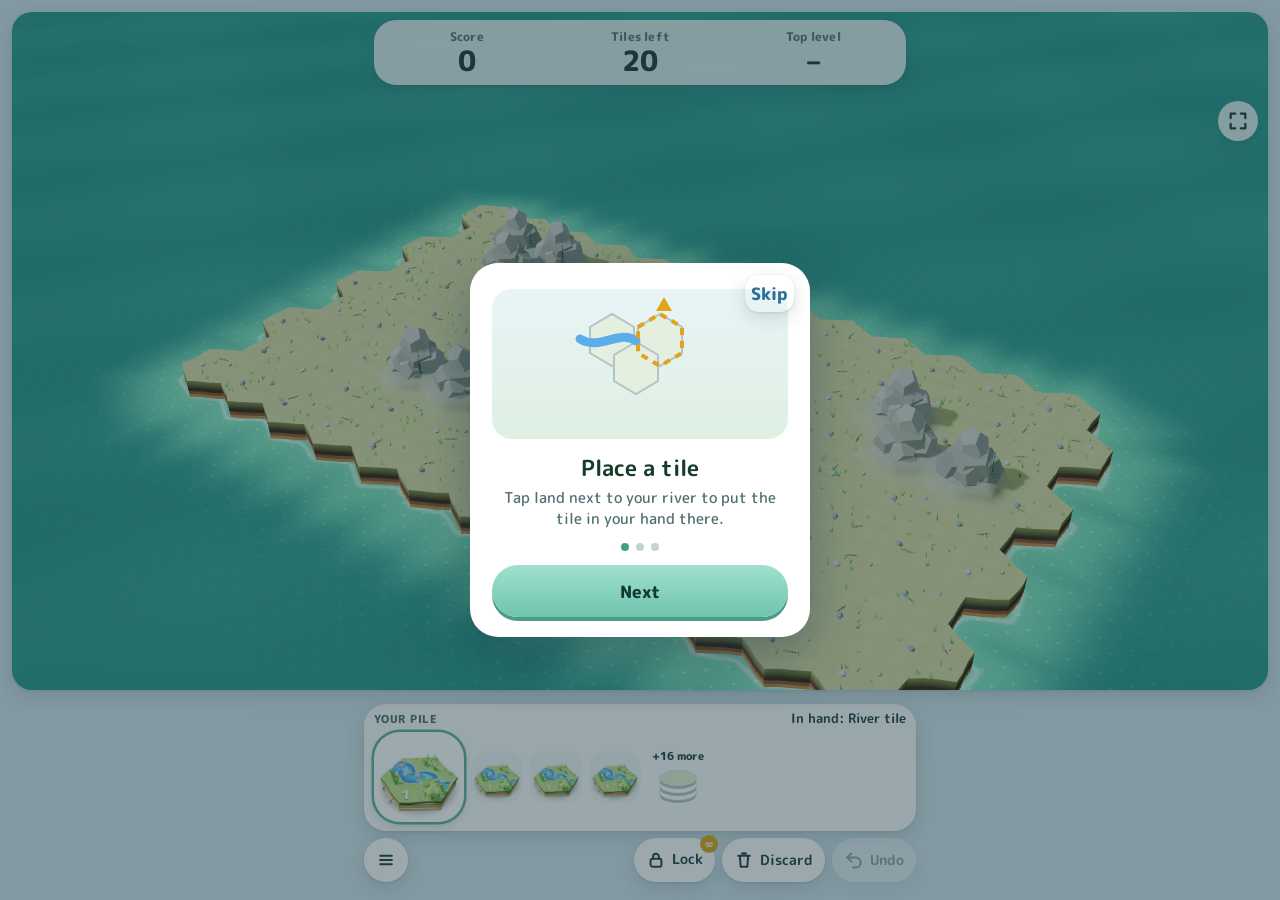
==== play/index.html @ 1cc1f96c "LOU-316: The play page, the public Flowgrow with graphics, the canon look Dan, Nov 22: "...the secon" ====
<!doctype html>
<html lang="en">
<head>
<meta charset="utf-8">
<meta name="viewport" content="width=device-width, initial-scale=1, viewport-fit=cover">
<title>Flowgrow</title>
<meta name="description" content="Flowgrow: grow an island from your river. Place tiles, combine the same level, and let the river reach more land.">
<meta name="robots" content="noindex">
<meta name="apple-mobile-web-app-capable" content="yes">
<meta name="mobile-web-app-capable" content="yes">
<meta name="apple-mobile-web-app-title" content="Flowgrow">
<meta name="apple-mobile-web-app-status-bar-style" content="default">
<meta name="theme-color" content="#cfe3ea">
<meta property="og:type" content="website">
<meta property="og:site_name" content="Flowgrow">
<meta property="og:title" content="Flowgrow">
<meta property="og:description" content="Flowgrow: grow an island from your river. Place tiles, combine the same level, and let the river reach more land.">
<meta property="og:url" content="https://danrossli.github.io/flowgrow/">
<meta property="og:image" content="https://danrossli.github.io/flowgrow/share.png">
<meta property="og:image:width" content="1200">
<meta property="og:image:height" content="630">
<meta property="og:image:alt" content="A small island with a river, groves of trees, prairie and marsh, at golden hour.">
<meta name="twitter:card" content="summary_large_image">
<meta name="twitter:title" content="Flowgrow">
<meta name="twitter:description" content="Flowgrow: grow an island from your river. Place tiles, combine the same level, and let the river reach more land.">
<meta name="twitter:image" content="https://danrossli.github.io/flowgrow/share.png">
<link rel="manifest" href="../manifest.webmanifest">
<link rel="apple-touch-icon" href="../apple-touch-icon.png">
<link rel="icon" type="image/png" sizes="192x192" href="../icon-192.png">
<link rel="stylesheet" href="../fonts/fonts.css">
<link rel="stylesheet" href="../play.css">
<link rel="stylesheet" href="../flowgrow.css">
<style>
/* the play page only (LOU-316): the first-run screens, the dev line, the small version in the menu */
.fgintro{position:fixed;inset:0;z-index:50;display:grid;place-items:center;background:rgba(24,52,60,.42);padding:16px}.fgintro[hidden]{display:none}
.fgintro-card{position:relative;width:min(340px,100%);box-sizing:border-box;background:#fff;border-radius:28px;padding:26px 22px 20px;text-align:center;box-shadow:0 18px 50px rgba(20,50,60,.35);font-family:'M PLUS Rounded 1c',Nunito,system-ui,sans-serif}
.fgintro-card h2{margin:16px 0 6px;font-size:22px;line-height:1.2;color:#173c2a}.fgintro-card p{margin:0 0 14px;font-size:15px;line-height:1.4;color:#4f6f70}
.fgintro-art{height:150px;display:grid;place-items:center;background:linear-gradient(#e8f4f6,#dff0e3);border-radius:20px}
.fgintro-dots{display:flex;gap:7px;justify-content:center;margin:0 0 14px}.fgintro-dots i{width:8px;height:8px;border-radius:50%;background:#c3d2d4}.fgintro-dots i.on{background:#3fa08a}
.fgintro-go{width:100%;height:52px;border:0;border-radius:26px;background:linear-gradient(#9fe0cf,#6fc4ae);color:#0f3a33;font:800 18px/1 inherit;box-shadow:0 4px 0 #4b9c87;cursor:pointer}
.fgintro-skip{position:absolute;top:12px;right:16px;border:0;background:none;color:#2c6e99;font:700 14px/1 inherit;cursor:pointer;padding:6px}
#devLine{position:fixed;left:0;right:0;bottom:0;z-index:5;padding:0 10px calc(1px + env(safe-area-inset-bottom));font:600 11px/14px system-ui,sans-serif;color:#7a4300;background:#fff1c6;text-align:center;white-space:nowrap;overflow:hidden;text-overflow:ellipsis;pointer-events:none}
.mver{display:block;margin-top:2px;color:#8aa0a3;font:600 11px/1.2 system-ui,sans-serif}
</style>
</head>
<body>
<!-- THE PLAY PAGE (LOU-316): the public Flowgrow, with the graphics. It is canon: what a player sees here is the game. The 3D look by default (the painted look, then the plain one, if the device can't keep up), one game with
     no look switch and no rules or seed in the address. ?dev=1 is a developer's door (?look=, ?seed=, a dev line, its own saved run). The test build (../test/) is the same rules with no graphics.
     Flowgrow (LOU-298, LOU-299): an ecology and nature building game on a hex grid. It began inside Flow Tile and has had its own repo and
     site since Nov 20, 2026. Its own files are flowgrow.js, flowgrow.css and flowgrow.config.js; play.css is a copy of Flow Tile's stylesheet. -->
<div class="app fg" id="app">
  <div class="board" id="board">
    <canvas id="cv" aria-label="The island"></canvas>
    <div class="overlay top" id="top">
      <div class="stats">
        <div class="stat"><span>Score</span><b id="hScore">0</b></div>
        <div class="stat"><span>Tiles left</span><b id="hLeft">0</b></div>
        <div class="stat"><span>Top level</span><b id="hTop">–</b></div>
      </div>
    </div>
    <button type="button" class="icon sq zoom" id="fitBtn" aria-label="Show the whole island"></button>
    <div class="overlay bottom" id="bottom">
      <div class="pickq" id="pickq" role="alertdialog" aria-label="Choose an upgrade" hidden><b>Choose an upgrade</b><div class="pickrow"><button type="button" id="pick0"></button><button type="button" id="pick1"></button></div></div>
      <div class="stuck seaq" id="lockq" role="alertdialog" aria-label="Lock this tile?" hidden><span><b id="lockT"></b><small id="lockS"></small></span><div><button type="button" id="lockYes">Lock</button><button type="button" id="lockNo">Cancel</button></div></div>
      <div class="stuck seaq" id="endq" role="status" hidden><span><b>The pile is empty</b><small>Lock a tile for more copies, or end the run.</small></span><div><button type="button" id="endYes">End run</button></div></div>
      <div class="msg fade" id="msg" role="status"></div>
    </div>
    <div class="lvdone" id="win" style="--t0:0s" hidden>
      <div class="dsheet" role="dialog" aria-labelledby="winTitle">
        <i class="mgrip" aria-hidden="true"></i>
        <div class="dname">Flowgrow</div>
        <h2 id="winTitle">Every tile is placed</h2>
        <div class="dscore" id="wScore"></div>
        <ul id="wGoals"></ul>
        <button type="button" class="dnext" id="again"><b>Play again</b></button>
        <div class="dtoast" id="dToast" role="status" hidden></div>
        <div class="dlinks"><button type="button" id="copyLog">Copy run log</button></div>
      </div>
    </div>
  </div>
  <div class="actions" id="actions">
    <!-- the pile, front to back: the tile in hand, the next tiles, the rest of the stack, then the copies banked by locks -->
    <div class="fgpile" aria-label="Your pile">
      <div class="fgcap"><b>Your pile</b><span id="hName"></span></div>
      <div class="fgtray">
        <div class="fgq" id="queue"></div>
        <div class="fgstack" id="stack" hidden><b id="stackN"></b><i></i><i></i><i></i></div>
        <div class="fgbank" id="bank" hidden><span>Back of the pile</span><div id="bankList"></div></div>
      </div>
    </div>
    <div class="fgbtns">
      <button type="button" id="menuBtn" class="fgb round" aria-label="Menu"><svg viewBox="0 0 24 24" aria-hidden="true"><path d="M5 7h14M5 12h14M5 17h14"/></svg></button>
      <i class="fgsp"></i>
      <button type="button" id="lockBtn" class="fgb fglock" aria-label="Lock a tile"><svg viewBox="0 0 24 24" aria-hidden="true"><rect x="5.500" y="10.500" width="13" height="9.500" rx="2.200"/><path d="M8.500 10.500V8a3.500 3.500 0 017 0v2.500"/></svg><span><b>Lock</b><small id="lockIn"></small></span><b class="ubadge" id="lockN">0</b></button>
      <button type="button" id="discardBtn" class="fgb fgbw" aria-label="Discard this tile"><svg viewBox="0 0 24 24" aria-hidden="true"><path d="M5 7h14M10 7V4h4v3M7 7l1 13h8l1-13"/></svg><b class="fgw">Discard</b></button>
      <button type="button" id="undoBtn" class="fgb fgbw" aria-label="Undo"><svg viewBox="0 0 24 24" aria-hidden="true"><path d="M9 14L4 9l5-5"/><path d="M4 9h10a6 6 0 010 12h-3"/></svg><b class="fgw">Undo</b></button>
    </div>
  </div>
  <div class="fgintro" id="intro" role="dialog" aria-label="How to play" hidden><div class="fgintro-card"><button type="button" class="fgintro-skip" id="introSkip">Skip</button><div class="fgintro-art" id="introArt" aria-hidden="true"></div><h2 id="introT"></h2><p id="introP"></p><div class="fgintro-dots" id="introDots" aria-hidden="true"></div><button type="button" class="fgintro-go" id="introGo">Next</button></div></div>
  <div id="devLine" role="status" hidden></div>
  <div class="mwrap" id="menu" hidden><div class="msheet" role="dialog" aria-label="Menu">
    <i class="mgrip" aria-hidden="true"></i>
    <div class="mhead"><b>Flowgrow</b><span id="mSeed"></span></div>
    <small class="mver" id="mVer" aria-label="Version"></small>
    <p class="fghow">Place tiles near your river. Two tiles of the same level make the next level. River tiles reach more land.</p>
    <p class="fghow" id="howAddr" hidden></p>
    <p class="fghow" id="howElev" hidden></p>
    <p class="fghow" id="howTrees" hidden></p>
    <p class="fghow" id="howRiver" hidden></p>
    <p class="fghow" id="howBiome" hidden></p>
    <p class="fghow" id="howUpgrade" hidden></p>
    <p class="fghow" id="howBare" hidden></p>
    <p class="fghow" id="howLock">There is no limit on locks. Lock a tile to copy its neighbours, at its level or below, to the back of your pile. A locked tile can't grow any more.</p>
    <div class="fgladder" id="ladder" aria-label="The levels"></div>
    <button type="button" class="mrow" data-m="time" id="timeRow" hidden><i class="mico"><svg viewBox="0 0 24 24" aria-hidden="true"><circle cx="12" cy="12" r="4"/><path d="M12 3v2M12 19v2M3 12h2M19 12h2M5.600 5.600l1.400 1.400M17 17l1.400 1.400M5.600 18.400L7 17M17 7l1.400-1.400"/></svg></i><span>Time of day<small id="timeNote"></small></span></button>
    <button type="button" class="mrow" data-m="zoom"><i class="mico"><svg viewBox="0 0 24 24" aria-hidden="true"><path d="M4 9V4h5M20 9V4h-5M4 15v5h5M20 15v5h-5"/></svg></i><span>Whole island<small>Zoom out, or back in</small></span></button>
    <button type="button" class="mrow" data-m="log"><i class="mico"><svg viewBox="0 0 24 24" aria-hidden="true"><path d="M7 4h10v16H7z"/><path d="M10 9h4M10 13h4"/></svg></i><span>Copy run log<small>One line per move</small></span></button>
    <button type="button" class="mrow rust" data-m="new"><i class="mico"><svg viewBox="0 0 24 24" aria-hidden="true"><path d="M3 12a9 9 0 109-9 9.500 9.500 0 00-6.700 2.800L3 8"/><path d="M3 3v5h5"/></svg></i><span>New run<small>Asks you to confirm</small></span></button>
    <div class="mconf" id="mConf" hidden><span>Start a new run? This run is lost.</span><button type="button" class="mgo" data-m="newYes">New run</button><button type="button" data-m="newNo">Cancel</button></div>
  </div></div>
</div>
<script>window.FLOWGROW_PAGE = "play";</script>
<script src="../flowgrow.config.js"></script>
<script src="../flowgrow.js"></script>
</body>
</html>
---- fonts/fonts.css ----
/* Flow Tile's one typeface, hosted with the game so it works offline and the first load doesn't wait on another site (LOU-293).
   M PLUS Rounded 1c (latin), by Coji Morishita and the M+ Fonts Project, under the SIL Open Font License 1.1. */
@font-face{font-family:"M PLUS Rounded 1c";font-style:normal;font-weight:500;font-display:swap;src:url("mplus-rounded-500.woff2") format("woff2")}
@font-face{font-family:"M PLUS Rounded 1c";font-style:normal;font-weight:700;font-display:swap;src:url("mplus-rounded-700.woff2") format("woff2")}
@font-face{font-family:"M PLUS Rounded 1c";font-style:normal;font-weight:800;font-display:swap;src:url("mplus-rounded-800.woff2") format("woff2")}
---- play.css ----
/* Copied whole from Flow Tile's play.css (DanRossLi/flowtile, commit 7f58a99, Nov 20, 2026). Flowgrow uses part of it for the board, the top bar,
   the menu sheet and the result sheet; the rest is the river game's and can be trimmed. */
/* Flow Tile: shared layout for every map.
   Everything lives inside the game window: title bar and stats float over the top of the board,
   the message floats at the bottom, and the action buttons sit under the board at the thumb.
   Look: bright, flat and chunky (Polytopia-style): solid panels with a darker bottom edge, bold rounded type. */
:root{
  --night:#13222e; --panel:#1e3a4e; --panel-2:#2a4d66; --ink:#eef6fb; --muted:#a9c3d3;
  --water:#5cc0ff; --flow:#62e0c8; --blue:#2f9be8; --blue-d:#1d6aa6; --gold:#ffd166; --gold-d:#c98f1e; --warn:#ff9f5a; --green:#7cc94c;
  --paper:#f4f1e8; --paper-ink:#23323b; --paper-line:#e2ddd0;
  --glass:rgba(14,32,48,.82); --edge:inset 0 -3px 0 rgba(0,0,0,.28);
  --display:"Fredoka","Nunito",system-ui,sans-serif; --body:"Nunito",system-ui,sans-serif;
  --gap:8px; --btn-pad:14px;
  color-scheme:dark;
}
html,body{height:100%;margin:0;overflow:hidden}
body{position:fixed;inset:0;background:linear-gradient(180deg,#1a3346 0%,var(--night) 60%,#0f1c26 100%);color:var(--ink);font-family:var(--body);font-size:15px;
  -webkit-tap-highlight-color:transparent;overscroll-behavior:none;-webkit-user-select:none;user-select:none}
.app{max-width:560px;margin:0 auto;height:100%;height:100dvh;box-sizing:border-box;display:grid;gap:var(--gap);
  grid-template-rows:minmax(0,1fr) auto;grid-template-areas:"board" "actions";
  padding:max(8px,env(safe-area-inset-top,0px)) max(8px,env(safe-area-inset-right,0px)) max(10px,env(safe-area-inset-bottom,0px)) max(8px,env(safe-area-inset-left,0px))}

/* ---------- the game window: an island in the sea */
.board{grid-area:board;position:relative;min-height:0;border-radius:22px;overflow:hidden;touch-action:none;background:#2b68b0;
  box-shadow:0 6px 0 #0b1620,inset 0 0 0 2px rgba(255,255,255,.08)}
canvas{position:absolute;inset:0;width:100%;height:100%;display:block;-webkit-touch-callout:none;-webkit-user-select:none;user-select:none}
.overlay{position:absolute;left:0;right:0;pointer-events:none;padding:10px}
.overlay button{pointer-events:auto}
.top{top:0;display:grid;gap:4px;padding:8px 10px 6px;background:linear-gradient(180deg,rgba(9,24,38,.55) 0%,rgba(9,24,38,.25) 65%,rgba(9,24,38,0) 100%)}
/* ---------- top bar like Polytopia (LOU-267): Score · Turn · Water (+flow), a small label over a big number, straight on the map */
.stats{display:grid;grid-template-columns:1fr 1fr 1.35fr;align-items:end;text-align:center}
.stats .stat{display:block;background:none;box-shadow:none;border-radius:12px;padding:2px 0;margin:0;color:#fff;font-family:var(--body);min-width:0}
.stats button.stat{pointer-events:auto;cursor:pointer}
.stats button.stat:active{transform:translateY(1px);box-shadow:none}
.stat span{display:block;font-size:12px;font-weight:800;letter-spacing:.07em;text-transform:uppercase;color:#eaf4fa;white-space:nowrap;
  text-shadow:0 1px 2px rgba(0,0,0,.9),0 0 6px rgba(0,0,0,.6)}
.stat span small{font-size:11px;letter-spacing:.02em;text-transform:none;color:#cfe2ee}
.stat b{display:flex;justify-content:center;align-items:baseline;gap:4px;font-family:var(--display);font-weight:700;font-size:26px;line-height:1.1;color:#fff;white-space:nowrap;
  font-variant-numeric:tabular-nums;text-shadow:0 2px 0 rgba(0,0,0,.6),0 0 8px rgba(0,0,0,.5)}
.stat b i{font-style:normal}
.stat b small{font-size:16px;color:#dbe8f0}
.stat.over b{color:var(--warn)}
.stat.water b i{color:var(--water)}
.stat.water b svg{width:21px;height:21px;align-self:center;fill:var(--water);stroke:#0b3a5e;stroke-width:1.2;filter:drop-shadow(0 2px 0 rgba(0,0,0,.5))}
.stat.water b svg .hl{fill:none;stroke:#e6f6ff;stroke-width:1.8;stroke-linecap:round}
.stat.water em{display:inline-block;font-style:normal;color:var(--flow);font-size:20px}
.stat.water em i{color:var(--flow) !important}
.stat.bump,.stat em.bump{animation:bump .35s ease-out}
.stat.spill{animation:spill .5s ease-out}
.subrow{display:flex;flex-wrap:wrap;justify-content:center;align-items:center;gap:5px}
.wx{display:inline-flex;align-items:center;gap:4px;padding:3px 9px;border-radius:999px;background:rgba(10,26,40,.62);font-weight:800;font-size:12px;white-space:nowrap;color:#fff}
.wx svg{width:15px;height:15px;fill:none;stroke:#fff;stroke-width:3;stroke-linecap:round;stroke-linejoin:round}
.wx span{color:var(--muted);font-size:11px}
.wx.rain b,.wx.cloud b{color:#9fd4ff}.wx.drought b{color:#ffbe5a}.wx.fire b{color:#ff7a5a}
/* the Water card */
.cells.big{margin:0}
.cells.big i{height:14px;border-radius:6px;background:#d9d3c4;box-shadow:inset 0 2px 0 rgba(0,0,0,.12)}
.cells.big i.f{background:#2f9be8;box-shadow:inset 0 -2px 0 rgba(0,0,0,.18)}
.wline{display:flex;justify-content:space-between;gap:10px;font-weight:800;font-size:14px;padding:2px 2px}
.wline span{color:#6c7b83}
.wline b.flw{color:#178a76}
.tcard .rivers button{background:#ebe5d6;color:#4c5c65;box-shadow:none}
.tcard .rivers button small{color:var(--paper-ink)}
.tcard .rivers button.on{box-shadow:inset 0 0 0 2px #2f9be8}
.bottom{bottom:0}

.bar{display:flex;align-items:center;gap:10px;min-width:0}
.brand{font-family:var(--display);font-weight:700;font-size:21px;letter-spacing:.01em;white-space:nowrap;text-shadow:0 3px 0 #0b1620}
.brand span{color:var(--water)}
.lvl{flex:1;min-width:0;font-size:12px;color:#d6e6f0;font-weight:800;letter-spacing:.1em;text-transform:uppercase;
  white-space:nowrap;overflow:hidden;text-overflow:ellipsis;text-align:right;text-shadow:0 2px 0 rgba(0,0,0,.35)}
.icon{width:40px;height:40px;padding:0;border-radius:50%;font-size:18px;flex:none;background:var(--panel-2);box-shadow:0 3px 0 #0f2232}

.hud{display:flex;gap:0;background:#142d40;border-radius:14px;box-shadow:inset 0 3px 0 rgba(0,0,0,.22);padding:2px 0}
/* stats sit in one solid strip, split by thin lines (LOU-260) */
.hud .chip{background:none;box-shadow:none;border-radius:0;border-left:2px solid rgba(255,255,255,.07)}
.hud .chip:first-child{border-left:0}
.chip{flex:1;min-width:0;background:var(--glass);border-radius:14px;padding:5px 6px;text-align:center;box-shadow:var(--edge)}
.chip span{display:block;font-size:10px;color:var(--muted);font-weight:800;letter-spacing:.08em;text-transform:uppercase;
  white-space:nowrap;overflow:hidden;text-overflow:ellipsis}
.chip b{display:block;font-family:var(--display);font-weight:700;font-size:20px;font-variant-numeric:tabular-nums;line-height:1.15;white-space:nowrap;text-shadow:0 2px 0 rgba(0,0,0,.35)}
.chip i{font-style:normal}
.chip small{font-size:.55em;font-weight:800;color:var(--muted);margin-left:2px;text-shadow:none}
/* water tank: amount, storage cells, flow per turn */
.chip.tank{text-align:left;padding:7px 10px}
.tline{display:flex;align-items:baseline;gap:6px;min-width:0}
.tank .tline span{display:inline;flex:none}
.tank .tline b{display:inline;color:var(--water);font-size:22px}
.tank .tline small{font-size:12px;margin:0;white-space:nowrap}
.tank .tline em{margin-left:auto;font-style:normal;font-weight:800;font-size:12px;color:#0f2a12;background:#8fdc5e;border-radius:999px;padding:1px 8px;white-space:nowrap;box-shadow:inset 0 -2px 0 rgba(0,0,0,.2)}
.cells{display:flex;gap:3px;margin-top:6px}
.cells i{flex:1;height:9px;border-radius:4px;background:#244459;box-shadow:inset 0 2px 0 rgba(0,0,0,.25)}
.cells i.f{background:var(--water);box-shadow:inset 0 -2px 0 rgba(0,0,0,.18)}
.cells i.new{animation:fill .45s cubic-bezier(.3,1.6,.5,1) var(--d,0ms) both}
@keyframes fill{0%{transform:scaleY(.2);background:#244459}60%{transform:scaleY(1.5);background:#bfe9ff}100%{transform:none}}
.chip.spill{animation:spill .5s ease-out}
@keyframes spill{20%,60%{transform:translateX(-3px)}40%,80%{transform:translateX(3px)}}
.chip.mini{flex:none;width:70px}
/* flow: its own teal chip (LOU-258). Water is blue, flow is teal, green means grass */
.chip.flow{width:84px;padding-bottom:4px}
.chip.flow span{color:var(--flow)}
.chip.flow b{color:var(--flow);display:flex;align-items:center;justify-content:center;gap:3px}
.chip.flow b svg{width:17px;height:17px;fill:none;stroke:var(--flow);stroke-width:2.6;stroke-linecap:round;flex:none}
.chip.flow b i{font-style:normal}
.chip.flow .per{display:block;margin:0;font-size:9px;line-height:1.1;color:var(--muted);white-space:nowrap}
.hud.many .chip.flow{width:58px}
.hud.many .chip.flow .per{display:none}
.chip.mini.over b{color:var(--warn)}
.chip.wind{width:56px}
.chip.sky{width:72px;padding-left:4px;padding-right:4px}
.chip.sky span{letter-spacing:.02em}
.chip.sky b{font-size:17px;white-space:nowrap}
.hud.many .chip.mini{width:56px}
.hud.many .chip.sky{width:68px}
.hud.many .chip.wind{width:48px}
.tank .tline{flex-wrap:wrap;row-gap:2px}
.chip.sky.rain b,.chip.sky.cloud b{color:#9fd4ff}
.chip.sky.drought b{color:#ffbe5a}
.chip.sky.fire b{color:#ff7a5a}
.chip.wind svg{width:22px;height:22px;fill:none;stroke:#fff;stroke-width:3;stroke-linecap:round;stroke-linejoin:round;display:block;margin:1px auto 0}
/* goals stay on screen */
.goals{display:flex;flex-wrap:wrap;gap:5px;justify-content:center}
.goal{display:inline-flex;align-items:center;gap:4px;padding:3px 9px;border-radius:999px;background:rgba(10,26,40,.62);font-weight:800;font-size:12px;white-space:nowrap}
.goal svg{width:14px;height:14px;fill:none;stroke:var(--muted);stroke-width:2.2;stroke-linejoin:round}
.goal.got{color:#3a2600;background:var(--gold);box-shadow:inset 0 -3px 0 var(--gold-d)}
.goal.got svg{fill:#fff6d6;stroke:#3a2600}
.goal.live{color:var(--gold)}
dialog b.wtr{color:#1d6aa6}dialog b.flw{color:#178a76}
.goal.live svg{stroke:var(--gold)}
.goal.miss{color:var(--warn)}
.goal.miss svg{stroke:var(--warn)}
.goal.bump{animation:bump .35s ease-out}
/* zoom button floats under the top bar */
.zoom{position:absolute;right:10px;z-index:1;display:grid;place-items:center;border-radius:14px;color:var(--ink);background:var(--panel-2);box-shadow:0 3px 0 #0f2232}
.sq svg,.zoom svg{width:22px;height:22px;fill:none;stroke:currentColor;stroke-width:2.4;stroke-linecap:round;stroke-linejoin:round;display:block;margin:auto}
.chip.bump{animation:bump .35s ease-out}
@keyframes bump{40%{transform:scale(1.1)}}

.msg{background:var(--paper);color:var(--paper-ink);border-radius:16px;padding:9px 13px;
  font-weight:800;font-size:14px;line-height:1.35;box-shadow:0 4px 0 #b9b19c,0 8px 18px rgba(0,0,0,.25);
  min-height:calc(1.35em + 18px);box-sizing:border-box}
.msg{transition:opacity .5s,transform .5s}
.msg.fade{opacity:0;transform:translateY(6px)}
.msg.warn{background:#ffe2c6;color:#6b2c00;box-shadow:0 4px 0 #d79a66,0 8px 18px rgba(0,0,0,.25)}
.msg.pop{animation:msgpop .32s cubic-bezier(.3,1.5,.5,1)}
@keyframes msgpop{from{transform:translateY(8px) scale(.97);opacity:.4}}

/* ---------- win card, centred over the board: stars, a blue ribbon, the goals on paper */
.win{position:absolute;inset:0;display:grid;place-items:center;padding:16px;background:rgba(8,20,32,.55);pointer-events:auto;animation:fadein .4s .7s both}
.win[hidden]{display:none}
@keyframes fadein{from{opacity:0}}
.card{background:var(--panel);border-radius:22px;padding:14px 16px 16px;text-align:center;width:min(330px,100%);box-sizing:border-box;
  box-shadow:0 6px 0 #0b1620,0 16px 40px rgba(0,0,0,.45);animation:cardin .45s .75s cubic-bezier(.3,1.4,.5,1) both}
@keyframes cardin{from{transform:translateY(30px) scale(.9);opacity:0}}
.stars{display:flex;justify-content:center;align-items:flex-end;gap:2px;height:72px}
.stars .st svg{display:block;width:52px;height:52px}
.stars .st.s1 svg{width:68px;height:68px}
.stars .st path{fill:#2b4a5e;stroke:#16303f;stroke-width:1.2;stroke-linejoin:round}
.stars .st path.glint{fill:rgba(255,255,255,.06);stroke:none}
.stars .st.on path{fill:var(--gold);stroke:var(--gold-d)}
.stars .st.on path.glint{fill:#ffe39a;stroke:none}
.stars .st{animation:starpop .5s cubic-bezier(.3,1.8,.5,1) both}
.stars .s0{animation-delay:1.05s}.stars .s1{animation-delay:1.3s}.stars .s2{animation-delay:1.55s}
@keyframes starpop{from{transform:scale(0) rotate(-40deg);opacity:0}}
.ribbon{display:inline-block;margin:6px 0 2px;background:var(--blue);padding:9px 26px;border-radius:12px;box-shadow:inset 0 -4px 0 var(--blue-d),0 6px 14px rgba(0,0,0,.3)}
.card h2{font-family:var(--display);font-weight:700;font-size:23px;line-height:1.05;margin:0;color:#fff}
.wsub{font-size:11px;font-weight:800;letter-spacing:.12em;text-transform:uppercase;color:var(--muted);margin:6px 0 2px}
.card ul{list-style:none;margin:10px 0 14px;padding:4px 12px;display:grid;font-size:14px;text-align:left;background:var(--paper);color:var(--paper-ink);border-radius:18px}
.card li{display:flex;align-items:center;gap:10px;padding:8px 0;border-bottom:1px solid var(--paper-line);font-weight:800}
.card li:last-child{border-bottom:0}
.card li i{width:28px;height:28px;border-radius:50%;flex:none;background:#c9c3b3}
.card li.g0 i{background:var(--blue)}.card li.g1 i{background:#5cb844}.card li.g2 i{background:#e2a41c}.card li.g3 i{background:#3f8a4a}
.card li span{flex:1;min-width:0}
.card li b{font-family:var(--display);font-size:18px;color:#b8b09b}
.card li.got b{color:#e2a41c}
.card li.extra b{color:var(--paper-ink)}
.card .row{display:grid;grid-template-columns:1fr 1fr;gap:8px}
.card .row.one{grid-template-columns:1fr}
.card a.btn{text-decoration:none;text-align:center}

/* ---------- buttons: solid, with a darker bottom edge that presses in */
.actions{grid-area:actions;display:grid;grid-template-columns:1fr 1fr 1fr 1.5fr;align-items:end;gap:4px;padding:6px 8px 4px;
  background:var(--panel);border-radius:20px;box-shadow:0 4px 0 #0b1620}
/* round labelled buttons, Polytopia-style (LOU-260) */
button.rb{background:none;box-shadow:none;padding:0;display:grid;justify-items:center;gap:3px;min-width:0;border-radius:14px}
button.rb:active:not(:disabled){transform:none;box-shadow:none}
.rb>i{position:relative;display:grid;place-items:center;width:46px;height:46px;border-radius:50%;background:var(--panel-2);color:var(--ink);
  box-shadow:0 4px 0 #0f2232,inset 0 2px 0 rgba(255,255,255,.08);transition:transform .08s}
.rb:active:not(:disabled)>i{transform:translateY(3px);box-shadow:0 1px 0 #0f2232}
.rb>i svg{width:22px;height:22px;fill:none;stroke:currentColor;stroke-width:2.4;stroke-linecap:round;stroke-linejoin:round}
.rb>span{font-size:11px;font-weight:700;line-height:1.1;color:var(--muted);text-align:center;letter-spacing:.02em}
.rb.go>i{width:62px;height:62px;margin-top:-22px;background:var(--blue);color:#fff;box-shadow:0 5px 0 var(--blue-d),0 0 0 4px var(--panel),0 8px 16px rgba(0,0,0,.3)}
.rb.go:active:not(:disabled)>i{box-shadow:0 2px 0 var(--blue-d),0 0 0 4px var(--panel)}
.rb.go>i svg{width:32px;height:32px;stroke-width:2.4}
.rb.go>span{color:#fff;font-size:12px}
.rb.go .gain{position:absolute;top:-13px;left:50%;transform:translateX(-50%);font:800 11px var(--body);color:#06233a;background:#bfe4ff;padding:2px 7px;box-shadow:0 2px 0 rgba(0,0,0,.25);white-space:nowrap}
.rb.go .gain.spill{background:var(--warn);color:#2a1608}
.rb.go.ready>i{animation:ready 1.4s ease-in-out infinite}
.rb:disabled{opacity:.45}

/* ---------- turn banner: sweeps across the board at each water cycle (LOU-260) */
.banner{position:absolute;left:0;right:0;top:42%;z-index:3;pointer-events:none;display:grid;justify-items:center;padding:10px 0 12px;
  background:linear-gradient(90deg,rgba(29,106,166,0),rgba(29,106,166,.92) 18%,rgba(47,155,232,.95) 50%,rgba(29,106,166,.92) 82%,rgba(29,106,166,0));
  box-shadow:0 4px 0 rgba(11,22,32,.35);opacity:0}
.banner[hidden]{display:none}
.banner b{font-family:var(--display);font-weight:700;font-size:34px;line-height:1;color:#fff;text-shadow:0 3px 0 var(--blue-d)}
.banner small{font-weight:800;font-size:13px;color:#e4f4ff;margin-top:3px}
.banner.go{animation:bswipe 1.7s cubic-bezier(.2,.9,.3,1) both}
.banner.go b{animation:bpop 1.7s cubic-bezier(.3,1.6,.5,1) both}
@keyframes bswipe{0%{opacity:0;transform:translateX(-60%) scaleY(.6)}18%{opacity:1;transform:none}78%{opacity:1;transform:none}100%{opacity:0;transform:translateX(60%) scaleY(.8)}}
@keyframes bpop{0%{transform:scale(.4)}22%{transform:scale(1.12)}32%{transform:none}}
@media (prefers-reduced-motion:reduce){.banner.go,.banner.go b{animation:none;opacity:1}}
button,a.btn{font:inherit;font-family:var(--display);font-weight:700;font-size:17px;border:0;border-radius:16px;padding:var(--btn-pad) 10px;
  color:var(--ink);background:var(--panel-2);cursor:pointer;touch-action:manipulation;display:block;box-shadow:0 4px 0 #0f2232;transition:transform .08s}
button:active:not(:disabled),a.btn:active{transform:translateY(3px);box-shadow:0 1px 0 #0f2232}
.end{background:var(--blue) !important;color:#fff !important;box-shadow:0 5px 0 var(--blue-d) !important;text-shadow:0 2px 0 rgba(0,0,0,.2)}
.end:active:not(:disabled){transform:translateY(3px);box-shadow:0 2px 0 var(--blue-d) !important}
button:disabled{opacity:.45}
button:focus-visible,a.btn:focus-visible{outline:3px solid var(--gold);outline-offset:2px}
.end{display:flex;align-items:center;justify-content:center;gap:4px 8px;flex-wrap:wrap;line-height:1.15}
.gain{font-size:14px;padding:2px 9px;border-radius:999px;background:rgba(6,35,58,.28);text-shadow:none}
.gain[hidden]{display:none}
.gain.spill{background:var(--warn);color:#2a1608}
.end.ready{animation:ready 1.4s ease-in-out infinite}
@keyframes ready{50%{transform:translateY(-2px);box-shadow:0 7px 0 var(--blue-d),0 0 0 7px rgba(92,192,255,.3)}}

/* ---------- goal card: what this map teaches and its star goals */
dialog.goalcard .eyebrow{display:block;font-family:var(--display);font-weight:600;font-size:13px;letter-spacing:.06em;text-transform:uppercase;color:#2f9be8;margin:0 0 2px}
dialog.goalcard .learn{margin:0 0 14px;font-size:16px}
dialog.goalcard h3{font-family:var(--display);color:var(--paper-ink);font-size:16px;margin:0 0 8px}
dialog.goalcard .aims{list-style:none;padding:0;margin:0 0 16px;gap:8px}
dialog.goalcard .aims li{display:flex;align-items:center;gap:10px;padding:9px 12px;border-radius:12px;background:#ebe5d6;font-weight:700;animation:aimin .4s both}
dialog.goalcard .aims li:nth-child(2){animation-delay:.12s}dialog.goalcard .aims li:nth-child(3){animation-delay:.24s}
dialog.goalcard .aims svg{width:22px;height:22px;flex:none;fill:#ffcf3a;stroke:#c9961a;stroke-width:1.5;stroke-linejoin:round}
@keyframes aimin{from{opacity:0;transform:translateX(-10px)}to{opacity:1;transform:none}}
@media (prefers-reduced-motion:reduce){dialog.goalcard .aims li{animation:none}}
dialog .orow2{display:grid;gap:8px}
dialog .orow2 a.btn{text-decoration:none;text-align:center}
/* ---------- help dialog */
dialog{background:var(--paper);color:#4c5c65;border:0;border-radius:20px;padding:18px 18px;font-size:15px;line-height:1.45;
  width:min(420px,calc(100vw - 32px));max-height:calc(100dvh - 48px);overflow:auto;box-sizing:border-box;box-shadow:0 6px 0 #b9b19c}
dialog[open]{animation:cardin .35s cubic-bezier(.3,1.4,.5,1)}
dialog::backdrop{background:rgba(5,12,18,.65)}
dialog h2{font-family:var(--display);color:var(--paper-ink);font-size:22px;margin:0 0 8px}
dialog ul{margin:0 0 14px;padding-left:18px;display:grid;gap:7px}
dialog b{color:var(--paper-ink)}
dialog form button{width:100%}
dialog a.btn{text-decoration:none;display:block}
dialog .opts{display:grid;gap:10px;margin:0 0 14px;padding:12px;border-radius:14px;background:#ebe5d6}
dialog .opts .hard{display:flex;align-items:center;gap:8px;font-weight:700}
dialog .opts input{width:20px;height:20px;accent-color:#2f9be8}
dialog .orow{display:flex;gap:8px}
dialog .orow>*{flex:1;text-align:center;font-size:14px;padding:10px 8px}

@media (prefers-reduced-motion:reduce){.stat.bump,.stat em.bump,.stat.spill,.msg.fade,.chip.bump,.goal.bump,.end.ready,.cells i.new,.chip.spill,.msg.pop,.win,.card,.stars .st,.tcard,dialog[open]{animation:none}}
/* short phones: tighten */
@media (max-height:680px){
  :root{--gap:6px;--btn-pad:11px}
  .overlay{padding:8px}
  .top{gap:6px}
  .brand{font-size:18px}
  .chip{padding:3px 4px}
  .chip b{font-size:16px}
  .chip span{font-size:9px}
  .tank .tline b{font-size:18px}
  .cells{margin-top:3px}
  .cells i{height:7px}
  .goal{padding:3px 8px;font-size:11px}
  button,a.btn{font-size:16px}
  .rb>i{width:40px;height:40px}
  .rb.go>i{width:54px;height:54px;margin-top:-18px}
  .banner b{font-size:28px}
}
/* phone on its side: buttons in a column beside the game window */
@media (orientation:landscape) and (max-height:540px){
  .app{max-width:none;grid-template-columns:minmax(0,1fr) 170px;grid-template-rows:minmax(0,1fr);grid-template-areas:"board actions"}
  .actions{grid-template-columns:1fr 1fr 1fr;align-content:end;padding:10px 6px;row-gap:12px}
  .actions .rb.go{grid-column:1/-1;grid-row:1}
  .rb.go>i{margin-top:0}
  .rb>i{width:38px;height:38px}
  .rb>span{font-size:10px}
  .top{grid-template-columns:minmax(0,1fr) auto;align-items:center}
  .bar,.rivers{grid-column:1/-1}
  .goals{flex-wrap:nowrap}
}

/* ---------- several rivers (tributary maps): one pill per river, tap to switch */
.rivers{display:flex;gap:6px}
.rivers[hidden]{display:none}
.rivers button{flex:1;min-width:0;min-height:40px;padding:4px 8px;border-radius:12px;background:var(--glass);color:var(--muted);font:800 12px var(--body);box-shadow:var(--edge);text-align:left;line-height:1.2}
.rivers button small{display:block;font-size:12px;color:var(--ink);font-variant-numeric:tabular-nums}
.rivers button.on{color:var(--ink);box-shadow:inset 0 0 0 2px var(--water),var(--edge)}
.rivers button:disabled{opacity:.55}

/* ---------- tile card: what a tile does and what you can do with it (paper card) */
.tcard{position:absolute;left:8px;right:8px;bottom:8px;z-index:2;display:grid;gap:8px;padding:12px;border-radius:20px;background:var(--paper);color:var(--paper-ink);
  box-shadow:0 5px 0 #b9b19c,0 12px 30px rgba(0,0,0,.4);max-height:calc(100% - 16px);overflow:auto;box-sizing:border-box;animation:tcin .28s cubic-bezier(.3,1.5,.5,1)}
@keyframes tcin{from{transform:translateY(14px) scale(.96);opacity:0}}
.tcard[hidden]{display:none}
.tcard.up{bottom:auto}
.tcard.left,.tcard.right{width:280px;max-width:60%}
.tcard.left{right:auto}
.tcard.right{left:auto}
.thead{display:flex;align-items:center;gap:10px}
.swatch{width:34px;height:34px;border-radius:10px;flex:none;box-shadow:inset 0 -3px 0 rgba(0,0,0,.2)}
.tname{flex:1;min-width:0}
.tname b{display:block;font-family:var(--display);font-weight:700;font-size:18px}
.tname small{display:block;font-size:13px;font-weight:700;line-height:1.35;color:#4c5c65}
button.tclose{flex:none;width:40px;height:40px;padding:0;border-radius:50%;display:grid;place-items:center;background:#e2ddd0;color:var(--paper-ink);box-shadow:0 3px 0 #c4bca7}
.tclose svg{width:16px;height:16px;fill:none;stroke:currentColor;stroke-width:2.8;stroke-linecap:round}
button.act{display:flex;align-items:center;gap:10px;width:100%;min-height:58px;padding:7px 12px 7px 9px;border-radius:999px;text-align:left;background:var(--blue);color:#fff;box-shadow:0 4px 0 var(--blue-d)}
button.act:active:not(:disabled){box-shadow:0 1px 0 var(--blue-d)}
button.act.plant{background:#4caf3f;box-shadow:0 4px 0 #2f7a2a}
button.act.trib{background:#3fb6c9;box-shadow:0 4px 0 #23818f}
button.act.collect{background:#2f9be8;box-shadow:0 4px 0 #1d6aa6}
button.act.moss{background:#7a9a4a;box-shadow:0 4px 0 #55702f}
button.act:disabled{opacity:1;background:#d5d9dc;color:#6c7b83;box-shadow:0 4px 0 #b3b9be}
.aico{flex:none;display:grid;place-items:center;width:38px;height:38px;border-radius:50%;background:rgba(255,255,255,.22);box-shadow:inset 0 -3px 0 rgba(0,0,0,.18)}
.aico svg{width:22px;height:22px;fill:none;stroke:#fff;stroke-width:2.4;stroke-linecap:round;stroke-linejoin:round}
button.act:disabled .aico{background:rgba(0,0,0,.07)}
button.act:disabled .aico svg{stroke:#8a979e}
.atext{flex:1;min-width:0}
.atext b{display:block;font-weight:700;font-size:16px;line-height:1.2}
.atext small{display:block;font-family:var(--body);font-weight:800;font-size:12px;line-height:1.3;opacity:.92}
.atext small.awarn{color:#ffe0c2;opacity:1}
button.act:disabled .atext small.awarn{color:#8a3a00}
.acost{flex:none;font-size:14px;background:rgba(0,0,0,.18);border-radius:999px;padding:3px 9px}
button.act:disabled .acost{background:rgba(0,0,0,.06)}

/* ---------- tutorial objectives (LOU-264): one at a time, a tick when done, dots for progress */
.obj{display:flex;align-items:center;gap:8px;margin:2px auto 0;max-width:420px;width:100%;box-sizing:border-box;padding:7px 8px 7px 7px;border-radius:16px;
  background:var(--paper);color:var(--paper-ink);box-shadow:0 4px 0 #b9b19c,0 8px 16px rgba(0,0,0,.25);pointer-events:auto}
.ock{flex:none;display:grid;place-items:center;width:28px;height:28px;border-radius:50%;background:var(--gold);box-shadow:inset 0 -3px 0 var(--gold-d)}
.ock svg{width:16px;height:16px;fill:none;stroke:#3a2600;stroke-width:3;stroke-linecap:round;stroke-linejoin:round;opacity:0}
.obj.all .ock{background:#5cb844;box-shadow:inset 0 -3px 0 #3f8a2e}.obj.all .ock svg{opacity:1;stroke:#fff}
.otext{flex:1;min-width:0;font-weight:800;font-size:14px;line-height:1.25}
.odots{flex:none;display:flex;gap:3px}
.odots i{width:7px;height:7px;border-radius:50%;background:#d9d3c4}
.odots i.d{background:#5cb844}.odots i.c{background:var(--gold-d)}
button.oskip{flex:none;font:800 11px var(--body);padding:6px 8px;border-radius:10px;background:#e2ddd0;color:#4c5c65;box-shadow:0 2px 0 #c4bca7}
.obj.tick .ock{animation:otick .7s cubic-bezier(.3,1.6,.5,1)}
.obj.tick .ock svg{animation:ockon .7s both}
.obj.tick .otext{animation:oin .45s .25s cubic-bezier(.3,1.4,.5,1) both}
@keyframes otick{0%{background:#5cb844;transform:scale(1.35)}60%{background:#5cb844}100%{transform:none}}
@keyframes ockon{0%,60%{opacity:1;stroke:#fff}100%{opacity:0}}
@keyframes oin{from{opacity:0;transform:translateX(12px)}}
/* a button the objective is about gets a pulsing gold ring */
.rb.aim>i,.stat.aim{animation:aim 1.2s ease-in-out infinite}
@keyframes aim{50%{box-shadow:0 0 0 5px rgba(255,209,102,.9),0 0 18px rgba(255,209,102,.6)}}
@media (prefers-reduced-motion:reduce){.obj.tick .ock,.obj.tick .ock svg,.obj.tick .otext{animation:none}.rb.aim>i,.stat.aim{animation:none;box-shadow:0 0 0 4px var(--gold)}}

/* ---------- LOU-270: full screen on desktop, tidier top bar, water/storage, muted Next Water Cycle */
@media (min-width:700px) and (min-height:541px){
  .app{max-width:none;padding:12px 12px 12px}
  .actions{justify-self:center;width:min(560px,100%);box-sizing:border-box}
  .board{border-radius:26px}
  .stats{width:100%;max-width:520px;margin:0 auto}
}
.top{gap:5px;padding:8px 10px 10px}
.stat span{font-size:11px;letter-spacing:.09em;color:#cfe2ee}
.stat b .cap{font-size:15px;color:#9fc6df;align-self:baseline;margin-left:-2px}
.stat b .cap i{color:#9fc6df !important}
.stat.water em{font-size:17px}
.goal{padding:2px 8px 2px 6px;font-size:11.5px;background:rgba(10,26,40,.45);color:#dbe8f0}
.goal svg{width:12px;height:12px}
.obj{padding:5px 6px 5px 5px;border-radius:14px;max-width:400px}
.ock{width:24px;height:24px}
.otext{font-size:13.5px}
button.oskip{font-size:11px;padding:4px 8px;border-radius:9px;background:transparent;box-shadow:none;color:#7c8a92;text-decoration:underline;text-underline-offset:2px}
.rb.go.muted>i{background:var(--panel-2);color:#cfe2ee;box-shadow:0 5px 0 #15293a,0 0 0 4px var(--panel),0 6px 12px rgba(0,0,0,.25)}
.rb.go.muted>span{color:var(--muted)}
.rb.go.muted .gain{background:#3b6683;color:#e6f4ff}
.rb.go.ready>i{background:var(--blue)}

/* ==========================================================================
   A4 storybook theme (Nov 11): paper, ink and watercolour over everything above.
   Fonts: Fraunces for numbers and buttons, Patrick Hand for hints and tags, Nunito for labels.
   ========================================================================== */
:root{
  --paper:#fbf4e2; --paper-2:#efe3c4; --paper-ink:#3d2a17; --paper-line:#e2d3b0; --ink-b:#6b4f33; --label:#7a5c3c;
  --water:#2f7fb8; --flow:#1d8f78; --teal:#62e0c8; --blue:#2f6f9e; --blue-d:#1f4a6b; --gold:#e0a030; --gold-d:#a8721c; --warn:#b5562f; --rust:#b5562f;
  --display:"Fraunces",Georgia,serif; --hand:"Patrick Hand","Nunito",cursive; --body:"Nunito",system-ui,sans-serif;
  color-scheme:light;
}
body{background:#d9c69c;color:var(--paper-ink)}
.board{background:#efe3c4;border-radius:20px;box-shadow:0 0 0 1.5px var(--ink-b),3px 4px 0 rgba(107,79,51,.55)}
/* paper grain and a warm brown vignette over the whole view */
.board::after{content:"";position:absolute;inset:0;pointer-events:none;z-index:1;border-radius:inherit;
  background:radial-gradient(120% 90% at 50% 45%,rgba(0,0,0,0) 55%,rgba(110,72,34,.28) 100%),
    url("data:image/svg+xml;utf8,<svg xmlns='http://www.w3.org/2000/svg' width='160' height='160'><filter id='n'><feTurbulence type='fractalNoise' baseFrequency='.85' numOctaves='2' stitchTiles='stitch'/><feColorMatrix values='0 0 0 0 .35 0 0 0 0 .25 0 0 0 0 .15 0 0 0 .09 0'/></filter><rect width='160' height='160' filter='url(%23n)'/></svg>");
  mix-blend-mode:multiply}
.overlay,.zoom,.tcard,.win,.banner{z-index:2}
/* top bar (LOU-267/270 layout) on a paper fade */
.top{background:linear-gradient(180deg,rgba(239,227,196,.96) 0%,rgba(239,227,196,.85) 55%,rgba(239,227,196,0) 100%);padding:8px 10px 14px}
.stat span{color:var(--label);text-shadow:none;font-family:var(--body);font-weight:800;font-size:11px;letter-spacing:.09em}
.stat b{color:var(--paper-ink);text-shadow:none;font-family:var(--display);font-weight:700;font-size:28px}
.stat b small{color:var(--label);font-size:15px}
.stat.over b{color:var(--rust)}
.wx,.goal{background:rgba(251,244,226,.85);color:var(--label);box-shadow:inset 0 0 0 1.2px rgba(107,79,51,.45);font-family:var(--hand);font-weight:400;font-size:14px;padding:1px 9px}
.wx svg{stroke:var(--ink-b)}
.goal svg{stroke:var(--label)}
.goal.got{background:#f5d98a;color:#5a3d12;box-shadow:inset 0 0 0 1.2px var(--gold-d)}
.goal.got svg{fill:#fff3c4;stroke:#5a3d12}
.goal.live{color:var(--gold-d)}.goal.live svg{stroke:var(--gold-d)}
.goal.miss{color:var(--rust)}.goal.miss svg{stroke:var(--rust)}
.wx.rain b,.wx.cloud b{color:var(--water)}.wx.drought b{color:#b5762f}.wx.fire b{color:var(--rust)}
/* the water jar (LOU-278): water (blue), storage (notches), next cycle's flow (teal), spill (pours over the lip) */
.stats{grid-template-columns:1fr 1fr 1.7fr}
.stat.jar{display:flex;align-items:center;justify-content:center;gap:6px;padding:0}
.jsvg{width:36px;height:47px;flex:none;overflow:visible}
.jglass{fill:rgba(255,255,255,.45)}
.jink{fill:none;stroke:var(--ink-b);stroke-width:1.6;stroke-linejoin:round}
.jrim{fill:none;stroke:var(--ink-b);stroke-width:2.4;stroke-linecap:round}
.jlvl{transition:transform .4s cubic-bezier(.3,1,.5,1)}
.jteal{fill:var(--teal);opacity:.55;animation:jpulse 1.6s ease-in-out infinite}
.jwave{fill:#5aa9d0;animation:jwave 2s linear infinite}
.jn{stroke:var(--ink-b);stroke-width:1.2;stroke-linecap:round;opacity:.75;transition:transform .4s cubic-bezier(.3,1,.5,1)}
@keyframes jwave{to{transform:translateX(20px)}}
@keyframes jpulse{50%{opacity:.32}}
.jpour{display:none}
.spilling .jpour{display:inline}
.jstream{fill:none;stroke:var(--teal);stroke-width:2.2;stroke-linecap:round}
.jdrop{fill:var(--teal);animation:jdrop 1s ease-in infinite}
.jdrop.d2{animation-delay:.5s}
@keyframes jdrop{from{transform:translateY(0);opacity:1}to{transform:translateY(12px);opacity:0}}
.jnums{display:grid;justify-items:start;line-height:1;min-width:0}
.stat.jar b{display:block;font-size:28px;color:var(--water);line-height:1}
.stat.jar b .cap{font-family:var(--display);font-size:15px;color:var(--label);margin:0}
.stat.jar b .cap i{color:var(--label) !important}
.stat.jar em{display:block;font-family:var(--hand);font-size:15px;font-style:normal;color:var(--flow);white-space:nowrap;margin-top:2px}
.stat.jar em i{font-style:normal;color:var(--flow) !important}
.stat.jar em .jsp{color:var(--rust) !important}
.stat.jar.bump,.stat.jar em.bump{animation:none}
@media (prefers-reduced-motion:reduce){.jteal,.jwave,.jdrop{animation:none}.jlvl,.jn{transition:none}.jdrop.d2{display:none}}
/* zoom and round side buttons: paper with an ink border */
.zoom{background:var(--paper);color:var(--ink-b);box-shadow:0 0 0 1.5px var(--ink-b),2px 3px 0 rgba(107,79,51,.5);border-radius:50%}
/* hint: a paper note */
.msg{background:var(--paper);color:var(--paper-ink);border:1.5px solid var(--ink-b);border-radius:6px;box-shadow:3px 4px 0 rgba(107,79,51,.35);
  font-family:var(--hand);font-weight:400;font-size:17px;line-height:1.3;padding:8px 12px}
.msg.warn{background:#f6dcc4;color:#6b2c10;border-color:#8a4a24;box-shadow:3px 4px 0 rgba(138,74,36,.35)}
/* bottom bar */
.actions{background:var(--paper-2);box-shadow:0 0 0 1.5px var(--ink-b),3px 4px 0 rgba(107,79,51,.45);border-radius:18px}
.rb>i{background:var(--paper);color:var(--ink-b);box-shadow:0 0 0 1.5px var(--ink-b),2px 3px 0 rgba(107,79,51,.45)}
.rb:active:not(:disabled)>i{transform:translate(2px,3px);box-shadow:0 0 0 1.5px var(--ink-b)}
.rb>span{color:var(--label);font-family:var(--body);font-weight:800}
/* Next Water Cycle: blue with paper text when active; muted while you can still afford something */
.rb.go>i{background:var(--blue);color:var(--paper);box-shadow:0 0 0 2px var(--blue-d),3px 4px 0 var(--blue-d),0 0 0 6px var(--paper-2)}
.rb.go:active:not(:disabled)>i{box-shadow:0 0 0 2px var(--blue-d),1px 1px 0 var(--blue-d),0 0 0 6px var(--paper-2)}
.rb.go>span{color:var(--paper-ink);font-family:var(--display);font-weight:700;font-size:13px}
.rb.go .cyc{transform-origin:50% 50%;animation:cyc 6s linear infinite}
@keyframes cyc{to{transform:rotate(360deg)}}
.rb.go.muted>i{background:#c9d3d6;color:#5e6f78;box-shadow:0 0 0 2px #8c9aa0,3px 4px 0 #8c9aa0,0 0 0 6px var(--paper-2)}
.rb.go.muted .cyc{animation-duration:14s}
.rb.go.muted>span{color:var(--label)}
.rb.go .gain{font-family:var(--hand);font-weight:400;font-size:14px;color:var(--flow);background:var(--paper);box-shadow:0 0 0 1.2px var(--ink-b);border-radius:4px}
.rb.go .gain.spill,.gain.spill{color:var(--rust);background:var(--paper)}
.rb.go.muted .gain{background:var(--paper);color:var(--label)}
.rb.go.ready>i{background:var(--blue);animation:ready 1.6s ease-in-out infinite}
@keyframes ready{50%{box-shadow:0 0 0 2px var(--blue-d),3px 4px 0 var(--blue-d),0 0 0 9px rgba(47,111,158,.25)}}
@media (prefers-reduced-motion:reduce){.rb.go .cyc{animation:none}}
/* buttons in cards and dialogs */
button,a.btn{font-family:var(--display);color:var(--paper-ink);background:var(--paper);box-shadow:0 0 0 1.5px var(--ink-b),2px 3px 0 rgba(107,79,51,.45);border-radius:10px}
button:active:not(:disabled),a.btn:active{transform:translate(2px,3px);box-shadow:0 0 0 1.5px var(--ink-b)}
.end{background:var(--blue) !important;color:var(--paper) !important;box-shadow:0 0 0 2px var(--blue-d),3px 4px 0 var(--blue-d) !important;text-shadow:none}
.end:active:not(:disabled){box-shadow:0 0 0 2px var(--blue-d) !important}
button:focus-visible,a.btn:focus-visible{outline:3px solid var(--gold);outline-offset:3px}
/* win card */
.win{background:rgba(61,42,23,.35)}
.card{background:var(--paper);color:var(--paper-ink);border-radius:10px;box-shadow:0 0 0 1.5px var(--ink-b),4px 6px 0 rgba(107,79,51,.45)}
.ribbon{background:var(--blue);border-radius:6px;box-shadow:0 0 0 2px var(--blue-d),3px 4px 0 var(--blue-d)}
.card h2{color:var(--paper);font-family:var(--display)}
.wsub{color:var(--label);font-family:var(--hand);font-size:16px;font-weight:400;letter-spacing:0;text-transform:none}
.card ul{background:#fffaf0;box-shadow:inset 0 0 0 1.2px rgba(107,79,51,.35);border-radius:8px}
.card li{border-bottom:1px dashed var(--paper-line)}
.card li b{font-family:var(--display);color:#b8a27a}
.card li.got b{color:var(--gold-d)}
.card li.g0 i{background:#5aa9d0}.card li.g1 i{background:#93c565}.card li.g2 i{background:#e0a030}.card li.g3 i{background:#4f8a4a}
.stars .st path{fill:#e2d3b0;stroke:#a8906a}
.stars .st path.glint{fill:rgba(255,255,255,.25)}
.stars .st.on path{fill:#f2c14e;stroke:var(--gold-d)}
.stars .st.on path.glint{fill:#fde7a6}
/* banner at each water cycle: a blue paper strip */
.banner{background:linear-gradient(90deg,rgba(47,111,158,0),rgba(47,111,158,.94) 18%,rgba(47,111,158,.96) 50%,rgba(47,111,158,.94) 82%,rgba(47,111,158,0));box-shadow:none}
.banner b{font-family:var(--display);color:var(--paper);text-shadow:2px 3px 0 var(--blue-d)}
.banner small{font-family:var(--hand);font-weight:400;font-size:16px;color:#e8f1f5}
/* dialogs and the tile card: paper with an ink border */
dialog,.tcard{background:var(--paper);color:#5b4630;border-radius:10px;box-shadow:0 0 0 1.5px var(--ink-b),4px 6px 0 rgba(107,79,51,.4)}
dialog::backdrop{background:rgba(61,42,23,.45)}
dialog h2,dialog h3,dialog b,.tname b{color:var(--paper-ink)}
dialog h2,.tname b{font-family:var(--display)}
dialog.goalcard .eyebrow{font-family:var(--hand);color:var(--blue);font-size:16px;font-weight:400;letter-spacing:.02em;text-transform:none}
dialog.goalcard .aims li,dialog .opts{background:#f3e6c8;border-radius:6px}
dialog.goalcard .aims svg{fill:#f2c14e;stroke:var(--gold-d)}
dialog b.wtr{color:var(--water)}dialog b.flw,.wline b.flw{color:var(--flow)}
.tname small{color:#5b4630}
.swatch{border-radius:8px;box-shadow:0 0 0 1.2px rgba(107,79,51,.55)}
button.tclose{background:#f3e6c8;color:var(--ink-b)}
.wline span{color:var(--label)}
.cells.big i{background:#e2d3b0}.cells.big i.f{background:#5aa9d0}
button.act{background:var(--blue);color:var(--paper);border-radius:10px;box-shadow:0 0 0 1.5px var(--blue-d),2px 3px 0 var(--blue-d)}
button.act:active:not(:disabled){box-shadow:0 0 0 1.5px var(--blue-d)}
button.act.plant{background:#5f9a48;box-shadow:0 0 0 1.5px #2e4a26,2px 3px 0 #2e4a26}
button.act.trib{background:#3f9aa8;box-shadow:0 0 0 1.5px #1f5a63,2px 3px 0 #1f5a63}
button.act.moss{background:#7a9a4a;box-shadow:0 0 0 1.5px #44582a,2px 3px 0 #44582a}
button.act:disabled{background:#e4ddcc;color:#8a7d68;box-shadow:0 0 0 1.5px #b8a888}
.atext b{font-family:var(--display)}
.acost{font-family:var(--hand);font-weight:400;font-size:16px;background:rgba(251,244,226,.2)}
.atext small.awarn{color:#ffe7c9}
.rivers button{background:rgba(251,244,226,.85);color:var(--label);box-shadow:inset 0 0 0 1.2px rgba(107,79,51,.45)}
.rivers button small{color:var(--paper-ink)}
.rivers button.on{box-shadow:inset 0 0 0 2px var(--water)}
.stat.jar span{display:inline;font:inherit;letter-spacing:0;text-transform:none;color:inherit;text-shadow:none}
.stat.jar .jnums{display:grid}

/* ==========================================================================
   Painterly theme (LOU-280, Nov 12): a hand-painted backdrop under soft white panels.
   Replaces the A4 paper and ink. Font: M PLUS Rounded 1c for numbers, labels and hints.
   ========================================================================== */
:root{
  --paper:#ffffff; --paper-2:#eef4f2; --paper-ink:#1f3a3a; --paper-line:#dbe7e6; --ink-b:#7a9a96; --label:#5b7473;
  --water:#2f7fb8; --flow:#1d8f78; --teal:#62e0c8; --blue:#4a8fb8; --blue-d:#2f6f94; --gold:#ffd98a; --gold-d:#c9962b;
  --display:"M PLUS Rounded 1c","Nunito",system-ui,sans-serif; --hand:"M PLUS Rounded 1c","Nunito",system-ui,sans-serif; --body:"M PLUS Rounded 1c","Nunito",system-ui,sans-serif;
  --glass:rgba(255,255,255,.8); --soft:0 6px 18px rgba(40,70,80,.16),0 1px 3px rgba(40,70,80,.12);
}
body{background:#cfe3ea;color:var(--paper-ink)}
.board{background:#cfe3ea;border-radius:20px;box-shadow:var(--soft)}
/* a very light film grain over the whole view */
.board::after{background:url("data:image/svg+xml;utf8,<svg xmlns='http://www.w3.org/2000/svg' width='160' height='160'><filter id='n'><feTurbulence type='fractalNoise' baseFrequency='.9' numOctaves='2' stitchTiles='stitch'/><feColorMatrix values='0 0 0 0 .5 0 0 0 0 .5 0 0 0 0 .5 0 0 0 .05 0'/></filter><rect width='160' height='160' filter='url(%23n)'/></svg>");mix-blend-mode:normal}
.top{background:none;padding:8px 10px 10px}
.stats{background:var(--glass);border-radius:22px;box-shadow:var(--soft);padding:6px 6px;-webkit-backdrop-filter:blur(6px);backdrop-filter:blur(6px)}
.stat span{color:var(--label);font-family:var(--body);font-weight:800;font-size:12px;letter-spacing:.02em;text-transform:none}
.stat b{color:var(--paper-ink);font-family:var(--display);font-weight:800;font-size:28px}
.stat b small{color:var(--label);font-weight:500}
.wx,.goal{background:var(--glass);color:var(--label);box-shadow:var(--soft);font-family:var(--hand);font-weight:500;font-size:13px;border-radius:999px}
.wx svg,.goal svg{stroke:var(--label)}
.goal.got{background:#fff3cf;color:#6b4f12;box-shadow:var(--soft)}
/* the water jar: a clean glass jar, no ink outline, a soft white rim */
.jglass{fill:rgba(255,255,255,.55)}
.jink{stroke:rgba(255,255,255,.95);stroke-width:2;filter:drop-shadow(0 1px 1.5px rgba(40,70,80,.35))}
.jrim{stroke:#ffffff;stroke-width:2.6;filter:drop-shadow(0 1px 1px rgba(40,70,80,.3))}
.jn{stroke:rgba(47,127,184,.45)}
.stat.jar b{font-family:var(--display);font-weight:800;color:var(--water)}
.stat.jar b .cap{font-family:var(--display);font-weight:500;color:var(--label)}
.stat.jar em{font-family:var(--hand);font-weight:800;font-size:13px}
.zoom{background:var(--glass);color:var(--paper-ink);box-shadow:var(--soft);border-radius:50%}
.msg{background:var(--glass);color:var(--paper-ink);border:0;border-radius:18px;box-shadow:var(--soft);font-family:var(--hand);font-weight:500;font-size:15px;-webkit-backdrop-filter:blur(6px);backdrop-filter:blur(6px)}
.msg.warn{background:rgba(255,236,224,.92);color:#7a3418;border:0;box-shadow:var(--soft)}
.actions{background:none;box-shadow:none}
.rb>i{background:var(--glass);color:var(--paper-ink);box-shadow:var(--soft);border-radius:50%}
.rb:active:not(:disabled)>i{transform:translateY(2px);box-shadow:0 2px 6px rgba(40,70,80,.2)}
.rb>span{color:var(--label);font-family:var(--body);font-weight:800}
/* Next Water Cycle: a mint-teal pill with a lip when active; muted grey-blue while you can still afford something */
.rb.go>i{background:linear-gradient(180deg,#9fd7c9,#5fae9c);color:#0f3a33;border-radius:999px;box-shadow:0 4px 0 #3f8a7a,var(--soft)}
.rb.go:active:not(:disabled)>i{transform:translateY(3px);box-shadow:0 1px 0 #3f8a7a,var(--soft)}
.rb.go>span{color:var(--paper-ink);font-family:var(--display);font-weight:800}
.rb.go.muted>i{background:linear-gradient(180deg,#e3ecee,#c7d5da);color:#5b7473;box-shadow:0 4px 0 #9fb2b8,var(--soft)}
.rb.go.ready>i{background:linear-gradient(180deg,#9fd7c9,#5fae9c);animation:ready2 1.6s ease-in-out infinite}
@keyframes ready2{50%{box-shadow:0 4px 0 #3f8a7a,0 0 0 8px rgba(98,224,200,.3)}}
.rb.go .gain{font-family:var(--hand);font-weight:800;color:var(--flow);background:#fff;box-shadow:var(--soft);border-radius:999px}
.rb.go.muted .gain{background:#fff;color:var(--label)}
button,a.btn{font-family:var(--display);font-weight:800;color:var(--paper-ink);background:#fff;box-shadow:var(--soft);border-radius:14px}
button:active:not(:disabled),a.btn:active{transform:translateY(2px);box-shadow:0 2px 6px rgba(40,70,80,.2)}
.end{background:linear-gradient(180deg,#9fd7c9,#5fae9c) !important;color:#0f3a33 !important;box-shadow:0 4px 0 #3f8a7a,var(--soft) !important}
.end:active:not(:disabled){box-shadow:0 1px 0 #3f8a7a !important}
.win{background:rgba(30,60,70,.3)}
.card,dialog,.tcard{background:rgba(255,255,255,.94);color:var(--paper-ink);border-radius:22px;box-shadow:var(--soft)}
dialog::backdrop{background:rgba(30,60,70,.35)}
.ribbon{background:linear-gradient(180deg,#9fd7c9,#5fae9c);border-radius:999px;box-shadow:0 4px 0 #3f8a7a}
.card h2{color:#0f3a33}
.wsub,dialog.goalcard .eyebrow{font-family:var(--hand);font-weight:800;color:var(--blue)}
.card ul,dialog.goalcard .aims li,dialog .opts{background:#f2f7f6;box-shadow:none;border-radius:12px}
.card li{border-bottom:1px solid var(--paper-line)}
dialog,dialog h2,dialog h3,dialog b,.tname b,.tname small{color:var(--paper-ink)}
button.tclose{background:#eef4f2;color:var(--paper-ink)}
.swatch{border-radius:12px;box-shadow:none}
.banner{background:linear-gradient(90deg,rgba(74,143,184,0),rgba(74,143,184,.9) 18%,rgba(74,143,184,.92) 50%,rgba(74,143,184,.9) 82%,rgba(74,143,184,0))}
.banner b{font-family:var(--display);font-weight:800;color:#fff;text-shadow:0 2px 0 rgba(30,70,100,.4)}
.banner small{font-family:var(--hand);font-weight:500}
button.act{background:#4a8fb8;color:#fff;border-radius:14px;box-shadow:0 3px 0 #2f6f94}
button.act:active:not(:disabled){box-shadow:0 1px 0 #2f6f94}
button.act.plant{background:#5fae6c;box-shadow:0 3px 0 #3f8a4c}
button.act.trib{background:#3f9aa8;box-shadow:0 3px 0 #1f5a63}
button.act.moss{background:#7a9a4a;box-shadow:0 3px 0 #44582a}
button.act:disabled{background:#e3e8e8;color:#7d8b8b;box-shadow:none}
.acost,.atext b{font-family:var(--display)}
.rivers button{background:var(--glass);color:var(--label);box-shadow:var(--soft)}
.rivers button small{color:var(--paper-ink)}
/* Directed tutorial (LOU-281): instruction card at the thumb, pointing hand, callouts, dimmed UI while a step is locked */
.tut #msg,.tut #cScore,.tut #goals,.tut #cTurn small{display:none}
.tutc{display:flex;align-items:center;gap:10px;max-width:420px;margin:0 auto;padding:10px 12px;border-radius:18px;background:rgba(255,255,255,.95);color:var(--paper-ink);box-shadow:var(--soft);font-family:var(--hand)}
.tutc .ock{flex:none;display:grid;place-items:center;width:28px;height:28px;border-radius:50%;background:#ffe7a8;box-shadow:none}
.tutc .ock svg{width:16px;height:16px;fill:none;stroke:#fff;stroke-width:3;stroke-linecap:round;stroke-linejoin:round;opacity:0}
.tutc.ok .ock,.tutc.all .ock{background:#5fae6c}.tutc.ok .ock svg,.tutc.all .ock svg{opacity:1}
.tutx{flex:1;min-width:0;display:flex;flex-direction:column;gap:2px}
#tutT{font-size:17px;font-weight:500;line-height:1.25}#tutT b{font-weight:800;color:#0f3a33}
.tutc.ok #tutT{font-weight:800;color:#3f8a4c}
#tutS{font-size:13px;color:var(--label,#5b7473);line-height:1.25}#tutS:empty{display:none}
.tutc .odots{flex:none;display:flex;flex-wrap:wrap;gap:3px;max-width:52px;justify-content:flex-end}
.tutc .odots i{width:6px;height:6px;border-radius:50%;background:#d6e2e0}.tutc .odots i.d{background:#5fae6c}.tutc .odots i.c{background:#e0b04a}
.tutc.tick .ock{animation:otick .7s cubic-bezier(.3,1.6,.5,1)}
.tutc.shake{animation:tshake .42s}
@keyframes tshake{20%{transform:translateX(-7px)}40%{transform:translateX(6px)}60%{transform:translateX(-4px)}80%{transform:translateX(2px)}}
.tutskip{position:absolute;left:10px;top:calc(100% + 6px);border:0;border-radius:999px;padding:6px 12px;background:rgba(255,255,255,.85);color:var(--label,#5b7473);font:500 13px var(--hand);box-shadow:var(--soft);cursor:pointer}
#top{position:relative}
.hand{position:fixed;z-index:30;width:34px;height:44px;pointer-events:none}
.hand .hsvg{position:relative;width:34px;height:44px;transform-origin:13px 2px;filter:drop-shadow(0 4px 5px rgba(20,45,50,.28));animation:hpress 1.3s cubic-bezier(.45,0,.3,1) infinite}
.hand .hout rect{fill:#2f5552;stroke:#2f5552;stroke-width:3.4;stroke-linejoin:round}
.hand .hin rect{fill:#fff}
.hand .hcrease{fill:none;stroke:#cfdcda;stroke-width:1.3;stroke-linecap:round}
.hand .hcuff{fill:#7fd6c3}
.hand .htap{position:absolute;left:3px;top:-8px;width:20px;height:20px;border-radius:50%;border:2.5px solid #fff;box-shadow:0 0 0 1.5px rgba(47,85,82,.35);opacity:0;animation:htap 1.3s ease-out infinite}
.hand .harrow{display:none}
@keyframes hpress{0%,100%{transform:translate(4px,12px) rotate(-8deg)}38%,52%{transform:translate(0,2px) rotate(0) scale(.94)}}
@keyframes htap{0%,36%{opacity:0;transform:scale(.3)}44%{opacity:.95;transform:scale(.6)}100%{opacity:0;transform:scale(1.6)}}
.callout{position:fixed;z-index:31;max-width:240px;padding:7px 12px;border-radius:14px;background:#fff;color:var(--paper-ink);font:500 14px var(--hand);box-shadow:var(--soft);pointer-events:none}
.callout::after{content:"";position:absolute;left:calc(var(--ax,50%) - 7px);bottom:-6px;border:7px solid transparent;border-bottom:0;border-top-color:#fff}
.callout.below::after{bottom:auto;top:-6px;border:7px solid transparent;border-top:0;border-bottom-color:#fff}
.callout.pop{animation:msgpop .32s cubic-bezier(.3,1.5,.5,1)}
.tlock .stats>.stat:not(.aim),.tlock .actions .rb:not(.aim){opacity:.45;filter:grayscale(1);transition:opacity .3s,filter .3s}
.tlock .actions #helpBtn{opacity:1}
@media (prefers-reduced-motion:reduce){.hand .hsvg,.hand .htap{display:none}.hand .harrow{display:block;width:28px;height:28px;fill:none;stroke:#fff;stroke-width:3.4;stroke-linecap:round;stroke-linejoin:round;filter:drop-shadow(0 0 2px #2f4a4a)}.tutc.shake,.tutc.tick .ock,.callout.pop{animation:none}}
/* Tutorial win card: a compact "what you learned" list that fits a phone */
.tut .card{max-height:calc(100% - 8px);overflow:auto}
.tut .card ul{padding:2px 10px}
.tut .card li{display:grid;grid-template-columns:auto auto 1fr;align-items:center;gap:8px;padding:5px 0}
.tut .card li i{width:12px;height:12px}
.tut .card li span{font-size:13px;font-weight:800}
.tut .card li b{font-family:inherit;font-size:13px;font-weight:500;color:#5b7473;text-align:right;line-height:1.25}
/* The instruction card next to the action (Dan, Nov 12): under the target with a notch pointing up, or above it pointing down */
.tutc.near{box-sizing:border-box;position:fixed;z-index:29;margin:0;max-width:none;transition:left .35s cubic-bezier(.3,1.2,.5,1),top .35s cubic-bezier(.3,1.2,.5,1)}
.tutc.near::before{content:"";position:absolute;left:calc(var(--ax,50%) - 8px);top:-7px;border:8px solid transparent;border-top:0;border-bottom-color:rgba(255,255,255,.95)}
.tutc.near.up::before{top:auto;bottom:-7px;border:8px solid transparent;border-bottom:0;border-top-color:rgba(255,255,255,.95)}
@media (prefers-reduced-motion:reduce){.tutc.near{transition:none}}
/* Tutorial polish (LOU-282): no welcome popup. The title rides the glide, step 1 fades in as the camera settles, the card shows
   a water drop and "1 / 15", callouts take their turn alone, and the jar refills with a teal pour. */
.tutc,.hand{opacity:0;transition:opacity .3s}
.tutc.show,.hand.show{opacity:1}
.tutc.near{transition:left .35s cubic-bezier(.3,1.2,.5,1),top .35s cubic-bezier(.3,1.2,.5,1),opacity .3s}
.tutc .ock{position:relative;background:#dff1fa}
.tutc .ock svg{position:absolute;transition:opacity .2s}
.tutc .ock .odrop{opacity:1;fill:#4a9cc8;stroke:none}
.tutc.ok .ock .odrop,.tutc.all .ock .odrop{opacity:0}
.tutn{flex:none;align-self:flex-start;font:800 12px var(--hand);color:var(--label,#5b7473);white-space:nowrap;padding-top:2px}
.tutn:empty{display:none}
.ttitle{position:absolute;left:0;right:0;top:14%;z-index:3;text-align:center;pointer-events:none;opacity:0;color:#2f5552;text-shadow:0 0 14px rgba(255,255,255,.9),0 0 4px rgba(255,255,255,.8)}
.ttitle[hidden]{display:none}
.ttitle b{display:block;font:800 42px/1.1 var(--display)}
.ttitle span{display:block;margin-top:4px;font:500 18px var(--hand)}
.tut #top,.tut .actions,.tut .zoom{transition:opacity .3s}
.arriving #top,.arriving .actions,.arriving .zoom,.arriving #bottom{opacity:0;pointer-events:none}
.callout small{display:block;margin-top:2px;font-size:13px;color:var(--label,#5b7473)}
.callout b{font-weight:800}
.callout.bye{opacity:0;transition:opacity .2s}
.tlock .stats>.stat.lit{opacity:1;filter:none}
.tcall .stats>.stat:not(.lit),.tcall .actions .rb{opacity:.45;filter:grayscale(1);transition:opacity .3s,filter .3s}
.jfill{fill:none;stroke:var(--teal,#62e0c8);stroke-width:4;stroke-linecap:round;stroke-dasharray:14 40;stroke-dashoffset:14;opacity:0}
.jar.fill .jfill{animation:jfill .9s ease-in}
@keyframes jfill{0%{opacity:0;stroke-dashoffset:14}15%{opacity:.95}80%{opacity:.95}100%{opacity:0;stroke-dashoffset:-40}}
.tut .card li.sum{grid-template-columns:auto 1fr;gap:12px;padding:8px 0}
.tut .card li.sum span{font-size:14px;font-weight:500;line-height:1.3;color:var(--paper-ink)}
.tut .card li.sum b{font-family:inherit;font-size:15px;font-weight:800;text-align:left}
.sum b.wtr{color:#2f7fb8}.sum b.flw{color:#1d8f78}.sum b.sto{color:var(--paper-ink)}
.sjar{width:30px;height:39px}
.sjar .jglass{fill:#eef6f8}.sjar .jink,.sjar .jrim{stroke:#86a6ae;filter:none}.sjar .jn{stroke:#86a6ae;opacity:1}
@media (prefers-reduced-motion:reduce){.tutc,.hand,.callout.bye{transition:none}.jar.fill .jfill{animation:none}}
.tut .card li.sum b.wtr{color:#2f7fb8}.tut .card li.sum b.flw{color:#1d8f78}.tut .card li.sum b.sto{color:var(--paper-ink)}
.tut #wStars{display:none}
/* The sheet (LOU-283, LOU-284): while your river or a tile is selected, a white glass panel (and a tile's round action buttons)
   takes the bottom bar's place. Closing it brings the bottom bar back. */
.app{position:relative}
.sheet{position:absolute;left:0;right:0;bottom:max(24px,env(safe-area-inset-bottom,0px));z-index:6;display:grid;gap:14px;width:100%;max-width:560px;margin:0 auto;padding:0 12px;box-sizing:border-box;pointer-events:none;font-family:var(--hand)}
.sheet[hidden]{display:none}
.sheet.in{animation:sheetin .22s cubic-bezier(.3,1.3,.5,1)}
.sheet.out{opacity:0;transition:opacity .15s}
@keyframes sheetin{from{transform:translateY(12px);opacity:0}}
.sheeted .actions{visibility:hidden}
.spanel{pointer-events:auto;display:flex;align-items:center;gap:12px;padding:14px 14px 14px 12px;border-radius:24px;background:rgba(255,255,255,.86);-webkit-backdrop-filter:blur(8px);backdrop-filter:blur(8px);box-shadow:0 8px 24px rgba(30,60,60,.18);color:#24434a}
.sico{flex:none;display:grid;place-items:center;width:52px;height:52px;border-radius:50%}
.sico.riv{background:linear-gradient(180deg,#bfe9f3,#7fbfd6);box-shadow:inset 0 -3px 0 rgba(0,0,0,.08)}
.sico.riv svg{width:30px;height:20px;fill:none;stroke:#fff;stroke-width:3;stroke-linecap:round}
.stx{flex:1;min-width:0}
.sttl{display:flex;align-items:center;gap:8px;flex-wrap:wrap}
.sttl b{font-weight:800;font-size:19px;line-height:1.15;color:#24434a}
.fpill{font-weight:800;font-size:13px;color:#13917a;background:#d9f3ec;border-radius:999px;padding:2px 8px;white-space:nowrap}
.stx small{display:block;margin-top:3px;font-size:15px;line-height:1.3;color:#4f6f70}
.sclose{flex:none;display:grid;place-items:center;width:44px;height:44px;padding:0;border:0;border-radius:50%;background:#fff;box-shadow:0 3px 10px rgba(0,0,0,.12);cursor:pointer}
.sclose:active{transform:translateY(2px)}
.sclose svg{width:18px;height:18px;fill:none;stroke:#24434a;stroke-width:2.8;stroke-linecap:round;stroke-linejoin:round}
@media (prefers-reduced-motion:reduce){.sheet.in{animation:none}.sheet.out{transition:none}}
/* Tile panel (LOU-284): what the tile is and does, then every option as its own round button along the bottom */
.tblock{flex:none;width:64px;height:54px}
.sheet[data-mode="tile"] .spanel{padding:12px 14px 12px 10px;gap:10px}
.sttl b.tnm{font-size:20px}
.sheet[data-mode="tile"] .stx small{font-size:14px;margin-top:2px}
.stx small b{font-weight:800}.stx small b.wtr{color:#3f86b0}.stx small b.flw{color:#13917a}.stx .nw{white-space:nowrap}
.sheet[data-mode="tile"] .sclose{width:40px;height:40px}.sheet[data-mode="tile"] .sclose svg{width:16px;height:16px}
.sacts{display:flex;flex-wrap:wrap;justify-content:center;align-items:flex-start;gap:12px 14px;padding:0 0 0;pointer-events:none}
.sacts:empty{display:none}
.sacts[data-n="4"]{gap:12px 4px}
button.sact{pointer-events:auto;flex:0 1 96px;min-width:0;display:flex;flex-direction:column;align-items:center;gap:6px;padding:0;border:0;border-radius:18px;background:none;box-shadow:none;color:#24434a;font-family:var(--hand);cursor:pointer}
.sacts[data-n="4"] button.sact{flex-basis:86px}
button.sact:active:not(:disabled){transform:none;box-shadow:none}
.sbtn{display:grid;place-items:center;width:66px;height:66px;border-radius:50%;background:#fff;box-shadow:0 5px 0 rgba(0,0,0,.08),0 8px 18px rgba(30,60,60,.18);transition:transform .08s}
.sbtn svg{width:32px;height:32px}
button.sact:active .sbtn{transform:translateY(3px)}
button.sact.main .sbtn{background:linear-gradient(180deg,#9fd7c9,#5fae9c);box-shadow:0 5px 0 #3f8a7a,0 8px 18px rgba(30,60,60,.18)}
button.sact>b{font-weight:800;font-size:14px;line-height:1.1;text-align:center;text-shadow:0 0 6px rgba(255,255,255,.9),0 0 2px #fff}
.scost{display:flex;align-items:center;gap:3px;font-weight:800;font-size:13px;line-height:1.3;color:#24434a;background:rgba(255,255,255,.85);border-radius:999px;padding:2px 8px}
.cdrop{width:11px;height:14px;fill:#3f86b0}
button.sact small{font-weight:500;font-size:11px;line-height:1.2;text-align:center;color:#3f5c5d;background:rgba(255,255,255,.72);border-radius:8px;padding:2px 5px;display:-webkit-box;-webkit-line-clamp:4;-webkit-box-orient:vertical;overflow:hidden}
button.sact small.swarn{color:#a14a22}
button.sact.cant .sbtn{background:#e3e8e8;box-shadow:0 5px 0 rgba(0,0,0,.06);filter:grayscale(1);opacity:.6}
button.sact.cant>b,button.sact.cant small{opacity:.6}
button.sact.cant .scost{color:#7d8589;background:rgba(240,242,242,.85)}button.sact.cant .cdrop{fill:#9aa3a8}
button.sact.off{opacity:.4;filter:grayscale(1)}
button.sact.nope .sbtn{animation:tshake .4s}
@media (max-height:560px){.sbtn{width:52px;height:52px}.sbtn svg{width:26px;height:26px}button.sact small{display:none}.sheet{gap:8px;bottom:8px}}
@media (prefers-reduced-motion:reduce){button.sact.nope .sbtn{animation:none}}
.sheet.out *{pointer-events:none!important}
/* Level start (LOU-285): no goal modal. A glass banner under the top bar, goal popovers on the star chips, an empty jar before a source is chosen. */
.lvb{position:absolute;left:50%;top:var(--lvbTop,112px);z-index:4;transform:translateX(-50%);max-width:calc(100% - 24px);box-sizing:border-box;padding:8px 16px;border-radius:18px;background:rgba(255,255,255,.86);-webkit-backdrop-filter:blur(8px);backdrop-filter:blur(8px);box-shadow:0 8px 24px rgba(30,60,60,.18);color:#24434a;font-family:var(--hand);text-align:center;pointer-events:none}
.lvb[hidden]{display:none}
.lvb b{display:block;font-weight:800;font-size:17px;line-height:1.2}
.lvb span{display:block;font-weight:500;font-size:14px;line-height:1.25;color:#4f6f70}
.lvb.in{animation:lvbin .35s cubic-bezier(.3,1.2,.5,1)}
.lvb.bye{opacity:0;transform:translate(-50%,-10px);transition:opacity .25s,transform .25s}
@keyframes lvbin{from{opacity:0;transform:translate(-50%,-18px)}}
.goals .goal{pointer-events:auto;cursor:pointer}
.gpop{position:absolute;z-index:5;max-width:min(300px,calc(100% - 16px));box-sizing:border-box;padding:9px 13px;border-radius:14px;background:#fff;color:#24434a;font:500 14px/1.3 var(--hand);box-shadow:0 8px 24px rgba(30,60,60,.18);pointer-events:none;animation:msgpop .25s cubic-bezier(.3,1.5,.5,1)}
.gpop[hidden]{display:none}
.gpop b{font-weight:800}.gpop>b{display:block;font-weight:500}
.gpop small{display:block;margin-top:5px;font-size:13px;color:#4f6f70}
.gpop::before{content:"";position:absolute;left:calc(var(--ax,50%) - 7px);top:-6px;border:7px solid transparent;border-top:0;border-bottom-color:#fff}
.jar.nosrc #cFlow{visibility:hidden}
@media (prefers-reduced-motion:reduce){.lvb.in,.gpop{animation:none}.lvb.in{animation:fadein .3s both}.lvb.bye{transform:translateX(-50%)}}
/* Bottom bar (LOU-286): Menu, a big Next water cycle pill, Undo. Restart lives in the menu. */
.app .actions{display:flex;align-items:center;gap:10px;padding:8px 10px 6px;background:none;box-shadow:none}
button.bbtn{position:relative;flex:none;display:grid;place-items:center;width:52px;height:52px;padding:0;border:0;border-radius:50%;background:var(--glass,#fff);color:var(--paper-ink);box-shadow:var(--soft)}
button.bbtn svg{width:24px;height:24px;fill:none;stroke:currentColor;stroke-width:2.4;stroke-linecap:round;stroke-linejoin:round}
button.bbtn:disabled{opacity:.4}
.ubadge{position:absolute;right:-3px;top:-3px;min-width:18px;height:18px;padding:0 4px;box-sizing:border-box;border-radius:999px;background:#24434a;color:#fff;font:800 11px/18px var(--hand);text-align:center}
.ubadge[hidden]{display:none}
button.nwc{flex:1;min-width:0;min-height:58px;display:flex;align-items:center;justify-content:center;gap:9px;padding:6px 14px;border:0;border-radius:999px;background:linear-gradient(180deg,#9fd7c9,#5fae9c);color:#0f3a33;box-shadow:0 4px 0 #3f8a7a,var(--soft);font-family:var(--display);font-weight:800;font-size:17px;white-space:nowrap}
button.nwc:active:not(:disabled){transform:translateY(3px);box-shadow:0 1px 0 #3f8a7a,var(--soft)}
button.nwc .cyc{flex:none;width:26px;height:26px;fill:none;stroke:currentColor;stroke-width:2.4;stroke-linecap:round;stroke-linejoin:round;transform-origin:50% 50%;animation:cyc 6s linear infinite}
button.nwc .nwl{overflow:hidden;text-overflow:ellipsis}
button.nwc .gain{flex:none;font-style:normal;font-family:var(--hand);font-weight:800;font-size:15px;color:#0f6f5e;background:rgba(255,255,255,.9);border-radius:999px;padding:2px 9px}
button.nwc .gain[hidden]{display:none}
button.nwc .gain .sp{color:#b5562f}
button.nwc.muted{background:linear-gradient(180deg,#e3ecee,#c7d5da);color:#4c6468;box-shadow:0 4px 0 #9fb2b8,var(--soft)}
button.nwc.muted .cyc{animation-duration:14s}
button.nwc.ready{animation:ready2 1.6s ease-in-out infinite}
button.nwc:disabled{opacity:.5}
button.nwc.aim{animation:aim 1.2s ease-in-out infinite}
.tlock .actions>button:not(.aim),.tcall .actions>button{opacity:.45;filter:grayscale(1);transition:opacity .3s,filter .3s}
.tlock .actions #menuBtn{opacity:1;filter:none}
@media (max-width:359px){button.nwc{font-size:15px;gap:6px;padding:6px 10px}button.nwc .cyc{width:22px;height:22px}}
@media (orientation:landscape) and (max-height:540px){.app .actions{flex-wrap:wrap;align-content:flex-end;justify-content:space-between;padding:10px 6px}button.nwc{order:-1;flex:0 0 100%;white-space:normal;line-height:1.1;font-size:15px;flex-wrap:wrap}}
/* Menu sheet */
.mwrap{position:fixed;inset:0;z-index:60;display:flex;align-items:flex-end;justify-content:center;background:rgba(36,67,74,.28);animation:fadein .18s both}
.mwrap[hidden]{display:none}
.mwrap.bye{opacity:0;transition:opacity .18s}
.msheet{width:min(560px,100%);box-sizing:border-box;padding:10px 12px calc(14px + env(safe-area-inset-bottom,0px));border-radius:24px 24px 0 0;background:rgba(255,255,255,.97);box-shadow:0 -8px 30px rgba(30,60,60,.2);display:grid;gap:4px;font-family:var(--hand);animation:msup .24s cubic-bezier(.3,1.2,.5,1)}
@keyframes msup{from{transform:translateY(40px);opacity:0}}
.mrow,button.mrow{display:flex;align-items:center;gap:12px;width:100%;min-height:52px;box-sizing:border-box;padding:8px 12px;border:0;border-radius:14px;background:none;box-shadow:none;color:#24434a;font:800 16px var(--hand);text-align:left;text-decoration:none;cursor:pointer}
.mrow:active,button.mrow:active:not(:disabled){background:#eef4f2;transform:none;box-shadow:none}
.mrow svg{flex:none;width:22px;height:22px;fill:none;stroke:#4f6f70;stroke-width:2.2;stroke-linecap:round;stroke-linejoin:round}
.mrow span{flex:1}.mrow small{display:block;font-weight:500;font-size:13px;color:#4f6f70}
.mrow input{position:absolute;opacity:0;pointer-events:none}
.msw{flex:none;position:relative;width:44px;height:26px;border-radius:999px;background:#cfdadb;transition:background .15s}
.msw::after{content:"";position:absolute;left:3px;top:3px;width:20px;height:20px;border-radius:50%;background:#fff;box-shadow:0 1px 3px rgba(0,0,0,.25);transition:transform .15s}
.mrow input:checked+.msw{background:#5fae9c}.mrow input:checked+.msw::after{transform:translateX(18px)}
.mrow input:focus-visible+.msw{outline:3px solid var(--gold);outline-offset:2px}
.mconf{display:flex;align-items:center;flex-wrap:wrap;gap:8px;padding:8px 12px 10px 46px;font:500 14px var(--hand);color:#4f6f70}
.mconf[hidden]{display:none}
.mconf span{flex:1 1 100%}
.mconf button{padding:8px 16px;border-radius:999px;font:800 14px var(--hand);background:#eef4f2;box-shadow:none}
.mconf button.mgo{background:#b5562f;color:#fff}
/* Stuck helper: a small card above the bar */
.stuck{pointer-events:auto;display:flex;align-items:center;justify-content:space-between;flex-wrap:wrap;gap:8px 12px;margin:0 2px 8px;padding:10px 14px;border-radius:18px;background:rgba(255,255,255,.95);box-shadow:var(--soft);color:#24434a;font-family:var(--hand);animation:msgpop .3s cubic-bezier(.3,1.5,.5,1)}
.stuck[hidden]{display:none}
.stuck b{font-weight:800;font-size:16px}
.stuck div{display:flex;gap:8px}
.stuck button{padding:8px 14px;border-radius:999px;font:800 14px var(--hand);background:#eef4f2;box-shadow:none;color:#24434a}
.stuck button:first-child{background:linear-gradient(180deg,#9fd7c9,#5fae9c);color:#0f3a33}
.stuck button:disabled{display:none}
/* How to play: the tile guide */
dialog.guide{width:min(440px,calc(100% - 20px));max-height:calc(100% - 24px);box-sizing:border-box;padding:16px 16px 14px;overflow:auto;font-family:var(--hand)}
dialog.guide h2{margin:0 0 8px;font-size:22px}
dialog.guide h3{margin:14px 0 6px;font:800 13px var(--hand);letter-spacing:.05em;text-transform:uppercase;color:#4f6f70}
.gjars,.gaims{list-style:none;margin:0;padding:0;display:grid;gap:6px}
.gjars li{display:flex;align-items:center;gap:10px;font-size:15px;font-weight:500;color:#24434a}
.gjars .sjar{flex:none;width:24px;height:31px}
.gjars b{font-weight:800}.gjars b.wtr{color:#2f7fb8}.gjars b.flw{color:#1d8f78}
.ggrid{display:grid;grid-template-columns:repeat(auto-fill,minmax(74px,1fr));gap:6px}
button.gtile{display:grid;justify-items:center;gap:2px;padding:6px 2px 5px;border:0;border-radius:14px;background:#f1f6f5;box-shadow:none;color:#24434a;font:800 12px/1.15 var(--hand)}
button.gtile .tblock{width:48px;height:40px}
button.gtile.on{background:#d9f3ec;box-shadow:inset 0 0 0 2px #5fae9c}
.gdet{display:flex;align-items:center;gap:10px;min-height:64px;margin-top:8px;padding:8px 12px;border-radius:14px;background:#f1f6f5;color:#24434a}
.gdet .tblock{flex:none}
.gdet b{display:block;font-weight:800;font-size:17px}
.gdet span{display:block;font-size:14px;line-height:1.3;color:#3f5c5d}
.gdet em{display:inline-block;margin-top:4px;font-style:normal;font-weight:800;font-size:13px;color:#2f7fb8;background:#fff;border-radius:999px;padding:1px 9px}
.gdet small{font-size:14px;color:#4f6f70}
.gaims li{font-size:15px;color:#24434a;padding-left:22px;position:relative}
.gaims li::before{content:"\2605";position:absolute;left:0;color:#e0b04a}
.grow2{display:flex;gap:8px;margin:14px 0 4px}
.grow2 .btn,.grow2 button{flex:1;text-align:center;text-decoration:none;padding:9px 8px;border-radius:999px;font:800 14px var(--hand);background:#eef4f2;box-shadow:none;color:#24434a}
dialog.guide form .end{width:100%;margin-top:10px}
@media (prefers-reduced-motion:reduce){button.nwc .cyc,button.nwc.ready,button.nwc.aim,.msheet,.mwrap,.stuck{animation:none}}
/* LOU-292: no Score on levels without a score goal (Turn and the jar share the bar), and the "Finish here?" card */
.stats.two{grid-template-columns:.8fr 2fr}
.seaq span{flex:1 1 150px;min-width:0}
.seaq small{display:block;font-weight:500;font-size:13px;line-height:1.25;color:#4f6f70}
/* Guided levels (LOU-289): full colour, no veil. The instruction card sits at the bottom, just above the bar, and stays there. */
.guiding #msg{display:none}
.tutc{margin:0 2px 8px;max-width:none}
.tutskip{left:auto;right:10px;background:none;box-shadow:none;text-decoration:underline;padding:4px 6px;color:#3f5c5d;text-shadow:0 0 6px rgba(255,255,255,.9)}
.tutskip[hidden]{display:none}
#wGoals li.learn{display:block;padding:3px 0 3px 22px;position:relative;font:500 13.5px/1.3 var(--hand);color:#3f5c5d;border:0}
#wGoals li.learn::before{content:"";position:absolute;left:6px;top:9px;width:6px;height:6px;border-radius:50%;background:#5fae9c}
#wGoals li.learn:first-of-type{margin-top:6px}
/* Launch designs (LOU-294): the river strip above an always-visible bar, one hint at a time, tile panel sizes, banner, pill, menu */
.rstrip{pointer-events:none;display:flex;align-items:center;gap:9px;min-height:44px;box-sizing:border-box;margin:0 58px 8px 4px;padding:7px 14px 7px 8px;border-radius:999px;background:rgba(255,255,255,.88);-webkit-backdrop-filter:blur(8px);backdrop-filter:blur(8px);box-shadow:0 8px 24px rgba(30,60,60,.16);font-family:var(--hand);color:#24434a;animation:sheetin .2s cubic-bezier(.3,1.3,.5,1)}
.rstrip[hidden]{display:none}
.rsico{flex:none;display:grid;place-items:center;width:30px;height:30px;border-radius:50%;background:linear-gradient(180deg,#bfe9f3,#7fbfd6)}
.rsico svg{width:18px;height:12px;fill:none;stroke:#fff;stroke-width:3;stroke-linecap:round}
.rstrip b{font-weight:800;font-size:14px;white-space:nowrap}
.rstrip .fpill{font-size:12px}
.rshint{font-weight:700;font-size:13px;color:#4f6f70;white-space:nowrap;overflow:hidden;text-overflow:ellipsis}
/* one hint at a time: the strip or the tile panel stands in for the message line */
.striped #msg,.sheeted #msg{display:none}
.sheeted .rstrip{display:none}
/* tile panel: 66px buttons, 14px bold labels, plain grey effect lines of at most two lines, 14px apart, 10px under the info card */
.sheet{gap:10px}
.sacts,.sacts[data-n="4"]{gap:10px 14px}
.sacts[data-n="4"]{gap:10px 2px}
.sbtn{width:66px;height:66px}.sbtn svg{width:32px;height:32px}
button.sact small{display:-webkit-box;-webkit-line-clamp:2;-webkit-box-orient:vertical;overflow:hidden;max-width:96px;padding:0;border-radius:0;background:none;font-size:11.5px;line-height:1.25;color:#4f6f70;text-shadow:0 0 5px rgba(255,255,255,.95),0 0 2px #fff}
button.sact small.swarn{color:#a14a22}
button.sact small.sneed{font-weight:800}
/* level banner: the name stays on one line */
.lvb{border-radius:16px;white-space:nowrap}
.lvb b{font-size:14px}.lvb span{font-size:12.5px;white-space:normal}
/* Next water cycle: label and amount on two lines inside the pill, so nothing overflows at 390px */
button.nwc{min-height:60px;gap:10px;padding:6px 12px}
.nwt{display:flex;flex-direction:column;align-items:flex-start;min-width:0;line-height:1.15}
button.nwc .nwl{font-size:17px;white-space:nowrap}
button.nwc .gain{padding:0;background:none;border-radius:0;font-size:13px;color:#13917a;white-space:nowrap}
button.nwc.muted{background:rgba(255,255,255,.88);color:#24434a;box-shadow:0 8px 24px rgba(30,60,60,.16)}
.app .actions{padding:8px 6px 6px}
.app{min-width:0}.board,.actions{min-width:0}
/* menu: grip, title row, round icons, a note under each title, Restart in rust */
.msheet{border-radius:30px 30px 0 0;padding:10px 20px calc(18px + env(safe-area-inset-bottom,0px));gap:0;box-shadow:0 -10px 30px rgba(30,60,60,.25)}
.mgrip{display:block;width:44px;height:5px;border-radius:3px;background:#d5dfe0;margin:0 auto 10px}
.mhead{display:flex;justify-content:space-between;align-items:baseline;gap:10px;padding:0 4px 8px;color:#24434a}
.mhead b{font-weight:800;font-size:18px}.mhead span{font-weight:700;font-size:13px;color:#4f6f70;white-space:nowrap}
.mrow,button.mrow{gap:14px;min-height:0;padding:11px 4px;border-radius:0;border-top:1px solid rgba(36,67,74,.08);font-size:16px}
.mico{flex:none;display:grid;place-items:center;width:40px;height:40px;border-radius:50%;background:#eef5f6}
.mrow .mico svg{width:20px;height:20px;stroke:#24434a}
.mrow small{font-size:12.5px;margin-top:1px}
.mrow.rust>span{color:#b5562f}.mrow.rust small{color:#4f6f70}.mrow.rust .mico svg{stroke:#b5562f}
.mconf{padding:0 4px 12px 58px}
.lvb{width:max-content;white-space:normal}.lvb b{white-space:nowrap}
/* The sea tile (LOU-295): the opening banner on the bay, and the edge pointer */
.lvb{display:flex;align-items:center;gap:10px;text-align:left}
.lvb>div{min-width:0}
.lvb:not(.sea){text-align:center}.lvb:not(.sea) .lvbi{display:none}
.lvbi{flex:none;display:grid;place-items:center;width:34px;height:34px;border-radius:50%;background:linear-gradient(180deg,#8fc7e6,#3f86b0)}
.lvbi svg{width:20px;height:14px;fill:none;stroke:#fff;stroke-width:3;stroke-linecap:round}
.lvb.sea b{font-size:17px}.lvb.sea span{font-size:12.5px}
button.seaptr{position:absolute;z-index:4;display:flex;align-items:center;gap:6px;padding:4px 12px 4px 4px;border:2px solid #f2c14e;border-radius:999px;background:rgba(255,255,255,.9);-webkit-backdrop-filter:blur(8px);backdrop-filter:blur(8px);box-shadow:0 8px 24px rgba(30,60,60,.16);font-family:var(--hand);color:#24434a;white-space:nowrap;cursor:pointer}
button.seaptr[hidden]{display:none}
button.seaptr:active:not(:disabled){transform:scale(.97);box-shadow:0 8px 24px rgba(30,60,60,.16)}
#seaArrow{display:grid;place-items:center;width:28px;height:28px;border-radius:50%;background:linear-gradient(180deg,#8fc7e6,#3f86b0)}
#seaArrow svg{width:16px;height:16px;fill:none;stroke:#fff;stroke-width:3;stroke-linecap:round;stroke-linejoin:round}
.seaptr .spw{width:18px;height:12px;fill:none;stroke:#3f86b0;stroke-width:3;stroke-linecap:round}
.seaptr b{font-weight:800;font-size:14px}.seaptr span{font-weight:700;font-size:13px;color:#4f6f70}
/* Guided card, skip link and callouts as on design boards 4 and 5 (LOU-289) */
.tutc{gap:12px;margin:0 4px 8px;padding:12px 14px;border-radius:22px;background:rgba(255,255,255,.88);-webkit-backdrop-filter:blur(8px);backdrop-filter:blur(8px);box-shadow:0 8px 24px rgba(30,60,60,.16)}
.tutc .ock{width:34px;height:34px;background:#e3f1f6}
.tutc .ock svg{width:18px;height:18px}
.tutc.ok .ock,.tutc.all .ock{background:linear-gradient(180deg,#9fd7c9,#5fae9c)}
.tutc.ok .ock .otick,.tutc.all .ock .otick{stroke:#0f3a33;opacity:1}
#tutT{font-size:17px;font-weight:500;line-height:1.25;color:#24434a}
.tutn{align-self:center;font-size:12px;font-weight:800;color:#4f6f70;padding:0}
.tutskip{left:auto;right:6px;top:calc(100% + 4px);padding:3px 10px;border-radius:999px;background:rgba(255,255,255,.7);box-shadow:none;text-decoration:none;font:700 12px var(--hand);color:#4f6f70;text-shadow:none}
.callout{max-width:230px;padding:8px 12px;border-radius:14px;font-size:13.5px;line-height:1.3;box-shadow:0 6px 18px rgba(30,60,60,.22)}
.callout b.wtr{color:#3f86b0}.callout b.flw{color:#13917a}
/* Chapter banner (LOU-290): the first level of a chapter shows its chapter once, in the level banner, with a gold rim */
.lvb.chapter{outline:2.5px solid #ffd98a}
.lvb.chapter b{font-size:17px}.lvb.chapter span{font-size:13px;text-transform:none}
.lvb.chapter span::first-letter{text-transform:uppercase}
/* Skip guidance sits on the left under the chips, clear of the zoom button on the right (LOU-290) */
.tutskip{left:6px;right:auto}
/* Hint (LOU-291): a 42px lightbulb above the bottom bar, right of the river strip, with the hints left on a small badge */
button.hintb{pointer-events:auto;position:absolute;right:12px;bottom:9px;z-index:3;display:grid;place-items:center;width:42px;height:42px;padding:0;border:0;border-radius:50%;background:rgba(255,255,255,.88);-webkit-backdrop-filter:blur(8px);backdrop-filter:blur(8px);box-shadow:0 8px 24px rgba(30,60,60,.16);color:#24434a;cursor:pointer}
button.hintb[hidden]{display:none}
button.hintb:active{transform:scale(.94);box-shadow:0 8px 24px rgba(30,60,60,.16)}
.hintb svg{width:21px;height:21px;fill:none;stroke:#24434a;stroke-width:2.4;stroke-linecap:round;stroke-linejoin:round}
.hintb span{position:absolute;right:-3px;top:-3px;display:flex;align-items:center;justify-content:center;box-sizing:border-box;min-width:18px;height:18px;padding:0 4px;border-radius:9px;background:#24434a;color:#fff;font:800 11px var(--hand)}
.hintb.none{opacity:.55}.hintb.none span{background:#8fa0a3}
.sheeted .hintb,#stuck:not([hidden])~.hintb,#seaq:not([hidden])~.hintb{display:none}
.mrow .mnote{margin-left:auto;font-style:normal;font-weight:800;font-size:13px;color:#4f6f70;white-space:nowrap}
/* the ghost icon over the tile to grow next, and the glow on Next water cycle when that's the next step */
.hghost{position:fixed;z-index:5;pointer-events:none;display:grid;place-items:center;width:46px;height:46px;margin:-46px 0 0 -23px;border-radius:50%;background:rgba(255,255,255,.82);box-shadow:0 0 0 2.5px #ffd98a,0 8px 20px rgba(30,60,60,.2);animation:hbob 1s ease-in-out infinite}
.hghost[hidden]{display:none}
.hghost svg{width:28px;height:28px;opacity:.9}
@keyframes hbob{50%{transform:translateY(-4px)}}
button.nwc.hinted{box-shadow:0 0 0 3px #ffd98a,0 0 18px 4px rgba(255,217,138,.9),0 8px 24px rgba(30,60,60,.16);animation:hglow 1s ease-in-out infinite}
@keyframes hglow{50%{box-shadow:0 0 0 5px #ffd98a,0 0 26px 8px rgba(255,217,138,.95),0 8px 24px rgba(30,60,60,.16)}}
@media (prefers-reduced-motion:reduce){.hghost,button.nwc.hinted{animation:none}}
.mrow[hidden],button.mrow[hidden]{display:none}
/* Live star chips (LOU-287, design board 8): white glass pills on one centred line. Open: an outlined star. Holds so far: a teal
   check. Earned: a gold star on a pale gold pill, with a short pulse and sparkle. Missed: grey with a thin strike. */
.goals{flex-wrap:nowrap;gap:6px;max-width:100%;overflow:hidden;padding:2px 2px 4px}
.goals .goal{position:relative;display:inline-flex;align-items:center;gap:4px;padding:4px 9px 4px 7px;border-radius:999px;background:rgba(255,255,255,.88);box-shadow:0 2px 6px rgba(30,60,60,.1);font:700 12px var(--hand);color:#24434a;white-space:nowrap}
.goals .goal svg{flex:none;width:14px;height:14px;fill:none;stroke:#8fa5a8;stroke-width:2;stroke-linejoin:round}
.goals .goal .gck{width:13px;height:13px;stroke:#13917a;stroke-width:3.2;stroke-linecap:round}
.goals .goal.live{color:#24434a}
.goals .goal.got{background:#fff3cf;color:#6b4f12}
.goals .goal.got svg{fill:#f2b632;stroke:#d99a1c;stroke-width:1.2}
.goals .goal.miss{background:rgba(255,255,255,.6);box-shadow:none;color:#8fa0a3}
.goals .goal.miss>span{text-decoration:line-through;text-decoration-thickness:1px}
.goals .goal.miss svg{stroke:#b9c7c9}
.goals .goal.earn{animation:chipearn .4s ease-out}
.goals .goal.earn::after{content:"";position:absolute;left:14px;top:50%;width:5px;height:5px;margin:-2.5px;border-radius:50%;background:#fff;box-shadow:-9px -9px 0 -1px #ffd98a,10px -8px 0 -1px #fff3cf,-8px 9px 0 -1.5px #fff,11px 8px 0 -1px #ffd98a;animation:chipspark .4s ease-out both;pointer-events:none}
.goals .goal.lose{animation:chiplose .4s ease-out}
@keyframes chipearn{0%{transform:scale(1)}40%{transform:scale(1.14)}100%{transform:scale(1)}}
@keyframes chipspark{0%{opacity:0;transform:scale(.3)}40%{opacity:1}100%{opacity:0;transform:scale(1.5)}}
@keyframes chiplose{0%{opacity:.3}100%{opacity:1}}
/* Level complete (LOU-287): the island behind a soft white wash, three big stars at the top, and a sheet that slides up */
.lvdone{position:fixed;inset:0;z-index:30;pointer-events:auto;font-family:var(--hand);color:#24434a;background:linear-gradient(180deg,rgba(255,255,255,0) 20%,rgba(255,255,255,.55) 60%);animation:fadein .5s var(--t0,1s) both}
.lvdone[hidden]{display:none}
.app.won #top,.app.won .zoom,.app.won #seaptr,.app.won .tutskip{opacity:0;pointer-events:none;transition:opacity .4s}
.dstars{position:absolute;left:0;right:0;top:max(54px,calc(env(safe-area-inset-top,0px) + 30px));display:flex;justify-content:center;gap:6px;filter:drop-shadow(0 4px 8px rgba(0,0,0,.18))}
.dst{width:52px;height:52px}.dst.s1{width:64px;height:64px;margin-top:-12px}
.dst svg,.rst svg{display:block;width:100%;height:100%;overflow:visible}
.dst .so{fill:none;stroke:#fff;stroke-width:2;stroke-linejoin:round}
.dst{animation:fadein .3s var(--t0,1s) both}
.sg{fill:#f2b632;stroke:#d99a1c;stroke-width:1.2;stroke-linejoin:round;transform-origin:12px 12px;transform-box:view-box;animation:starfill .45s cubic-bezier(.3,1.5,.5,1) var(--d,1.4s) both}
@keyframes starfill{0%{opacity:0;transform:scale(.2) rotate(-25deg)}100%{opacity:1;transform:none}}
.dsheet{position:absolute;left:0;right:0;bottom:0;max-width:460px;margin:0 auto;box-sizing:border-box;padding:10px 22px calc(22px + env(safe-area-inset-bottom,0px));border-radius:30px 30px 0 0;background:rgba(255,255,255,.96);box-shadow:0 -10px 30px rgba(30,60,60,.2);animation:dsheet .45s cubic-bezier(.25,1,.4,1) var(--t0,1s) both}
@keyframes dsheet{0%{transform:translateY(105%)}100%{transform:none}}
.dsheet .mgrip{margin:0 auto 12px}
.dname{font-weight:800;font-size:13px;color:#3f86b0}
.dsheet h2{margin:2px 0 10px;font:800 26px/1.15 var(--hand);color:#24434a}
.dscore{margin:-6px 0 10px;font-weight:700;font-size:14px;color:#4f6f70}.dscore b{font-weight:800;font-size:17px;color:#24434a}
.dscore[hidden]{display:none}
#wGoals{list-style:none;margin:0;padding:0}
#wGoals li{display:flex;align-items:center;gap:12px;padding:9px 0;border-top:1px solid rgba(36,67,74,.08)}
#wGoals .rst{flex:none;width:30px;height:30px}
#wGoals .rst .so{fill:none;stroke:#b9c7c9;stroke-width:2;stroke-linejoin:round}
#wGoals li>div{flex:1;min-width:0}
#wGoals li b{display:block;font-weight:800;font-size:16px;line-height:1.2;color:#24434a}
#wGoals li.missed b{color:#7f9396}
#wGoals li small{display:block;font-weight:500;font-size:13px;line-height:1.25;color:#4f6f70}
#wGoals li>.gck{flex:none;width:18px;height:18px;fill:none;stroke:#13917a;stroke-width:3;stroke-linecap:round;stroke-linejoin:round;animation:fadein .3s var(--d,1.4s) both}
#wGoals li.learn{display:block;position:relative;padding:3px 0 3px 22px;border:0;font:500 13px/1.3 var(--hand);color:#4f6f70}
#wGoals li.learn::before{content:"";position:absolute;left:6px;top:9px;width:6px;height:6px;border-radius:50%;background:#5fae9c}
#wGoals li.learn:first-of-type{margin-top:4px;padding-top:9px;border-top:1px solid rgba(36,67,74,.08)}
#wGoals li.learn:first-of-type::before{top:15px}
.dnext,a.dnext,button.dnext{display:flex;flex-direction:column;align-items:center;justify-content:center;width:100%;min-height:64px;margin-top:14px;padding:6px 16px;box-sizing:border-box;border:0;border-radius:999px;background:linear-gradient(180deg,#9fd7c9,#5fae9c);box-shadow:0 5px 0 #3f8a7a,0 10px 20px rgba(0,0,0,.14);color:#0f3a33;font-family:var(--hand);text-decoration:none;cursor:pointer}
.dnext:active{transform:translateY(3px);box-shadow:0 2px 0 #3f8a7a,0 6px 12px rgba(0,0,0,.14)}
.dnext b{font-weight:800;font-size:19px;line-height:1.1}
.dnext small{font-weight:700;font-size:12.5px;opacity:.85;white-space:nowrap;overflow:hidden;text-overflow:ellipsis;max-width:100%}
.dnext small:empty{display:none}
.dlinks{display:flex;justify-content:space-around;margin-top:16px}
.dlinks a,.dlinks button{display:flex;align-items:center;gap:5px;padding:6px 4px;border:0;background:none;box-shadow:none;font:800 14px var(--hand);color:#3f86b0;text-decoration:none;cursor:pointer}
.dlinks button:active{transform:none;box-shadow:none;opacity:.7}
.dlinks svg{width:16px;height:16px;fill:none;stroke:#3f86b0;stroke-width:2.6;stroke-linecap:round;stroke-linejoin:round}
.dnext:focus-visible,.dlinks a:focus-visible,.dlinks button:focus-visible{outline:3px solid #2f7fb8;outline-offset:3px}
@media (max-height:700px){.dsheet h2{font-size:22px;margin-bottom:6px}#wGoals li{padding:6px 0}.dnext,a.dnext,button.dnext{min-height:56px;margin-top:10px}.dlinks{margin-top:10px}}
@media (prefers-reduced-motion:reduce){.lvdone,.dst,.sg,.dsheet,#wGoals li>.gck,.goals .goal.earn,.goals .goal.earn::after,.goals .goal.lose{animation:none}.goals .goal.earn::after{display:none}}
/* Poster mode (LOU-288): "?poster" is just the island, for the home page's picture. No bars, no input. */
.poster,.poster body{pointer-events:none;background:transparent}
.poster .overlay,.poster .actions,.poster .zoom,.poster .lvb,.poster .seaptr,.poster .lvdone,.poster .sheet,.poster .mwrap,.poster .hand,.poster .callout,.poster .tcard,.poster .gpop,.poster .banner,.poster .hghost,.poster dialog{display:none!important}
/* the Daily island's result: best for today and the streak on a second line; a toast when the share line is copied */
.dscore span{display:block;margin-top:2px;font-weight:500;font-size:13px;color:#4f6f70}
.dtoast{margin:10px auto 0;width:max-content;max-width:100%;padding:6px 14px;border-radius:999px;background:#24434a;color:#fff;font:700 13px var(--hand)}
.dtoast[hidden]{display:none}
.dtoast.in{animation:fadein .2s both}
.poster .app{display:block;max-width:none;padding:0}
.poster .board{position:absolute;inset:0;border-radius:0;box-shadow:none}
/* ---------- Launch basics (LOU-293) */
/* Colour-blind check. Nothing is told by colour alone: water carries the drop, flow a "+" and the cycle arrow, a spill its own
   icon. Text colours keep their hue but are a little darker, so each has at least 4.5:1 on white glass and water, flow and
   spill differ in lightness as well as hue. */
:root{--flow:#0f7a66}
.sum b.flw,.tut .card li.sum b.flw,.gjars b.flw{color:#0f7a66}
.fpill,.stx small b.flw,button.nwc .gain,.callout b.flw{color:#0f7a66}
.stx small b.wtr,.callout b.wtr{color:#2c6e99}
.dname,.dlinks a,.dlinks button{color:#2c6e99}.dlinks svg{stroke:#2c6e99}
#wGoals li.missed b{color:#5f7579}
.jdrop{flex:none;width:9px;height:12px;margin-right:3px;fill:#2f7fb8;vertical-align:1px}
.jnums .jdrop{animation:none} /* the drop beside the water number is a still icon; it had picked up the jar's falling-drop animation (same class name) */
.jcyc{width:11px;height:11px;margin-right:2px;fill:none;stroke:currentColor;stroke-width:3;stroke-linecap:round;stroke-linejoin:round;vertical-align:-1px}
.spi{width:13px;height:11px;margin-right:2px;fill:#b5562f;stroke:none;vertical-align:-1px}
.spi .spl{fill:none;stroke:#b5562f;stroke-width:1.600;stroke-linecap:round}
/* No double-tap zoom, text selection or pull-to-refresh while playing */
html,body{overscroll-behavior:none;touch-action:manipulation;-webkit-user-select:none;user-select:none;-webkit-touch-callout:none}
/* Reduced motion forced on in Settings: the same as the device asking for it */
html.reduce *,html.reduce *::before,html.reduce *::after{animation-duration:.001s!important;animation-delay:0s!important;animation-iteration-count:1!important;transition-duration:.001s!important}
/* The Settings sheet in a level (the list itself is drawn by settings.js) */
#setw .msheet{max-height:86dvh;overflow:auto}
.setx,button.setx{border:0;border-radius:999px;padding:6px 14px;background:#eef5f6;box-shadow:none;font:800 13px var(--hand);color:#24434a;cursor:pointer}
/* "New version · Reload" */
.uptoast{position:fixed;left:50%;top:calc(12px + env(safe-area-inset-top,0px));transform:translateX(-50%);z-index:60;display:flex;align-items:center;gap:10px;padding:7px 7px 7px 16px;border-radius:999px;background:#24434a;color:#fff;font:700 14px var(--hand);box-shadow:0 8px 24px rgba(30,60,60,.3);white-space:nowrap;pointer-events:auto}
.uptoast[hidden]{display:none}
.uptoast button{border:0;border-radius:999px;padding:7px 14px;background:#9fd7c9;box-shadow:none;color:#0f3a33;font:800 14px var(--hand);cursor:pointer}
/* A phone on its side: a gentle card, since the game is laid out for portrait */
.turncard{display:none;position:fixed;inset:0;z-index:70;place-items:center;padding:20px;background:linear-gradient(180deg,#cfe3ea,#eef4f2);font-family:var(--hand);color:#24434a;text-align:center}
.turncard svg{display:block;width:46px;height:46px;margin:0 auto 8px;fill:none;stroke:#3f86b0;stroke-width:1.800;stroke-linecap:round;animation:turnit 2.4s ease-in-out infinite}
.turncard b{display:block;font-weight:800;font-size:18px}.turncard span{display:block;font-size:14px;color:#4f6f70}
@keyframes turnit{0%,20%{transform:rotate(90deg)}60%,100%{transform:none}}
@media (orientation:landscape) and (max-height:480px) and (pointer:coarse){.turncard{display:grid}}
.poster .turncard,.poster .uptoast{display:none!important}

/* ---------- Weather test (LOU-296): an experiment behind one switch. Every rule here needs .app.wt or an element that
   only exists when the switch is on. Flood is blue, drying is amber, and each also carries its word. */
.app.wt .goals{display:none}
.wtstrip{display:flex;justify-content:center;gap:5px;width:100%;margin:1px 0 0;padding:0 2px 3px;border:0;background:none;font:inherit;color:#24434a;cursor:pointer;pointer-events:auto;-webkit-tap-highlight-color:transparent}
.wtc{flex:0 1 62px;min-width:0;display:grid;justify-items:center;gap:0;padding:3px 4px 4px;border-radius:12px;background:rgba(255,255,255,.62);box-shadow:0 3px 10px rgba(30,60,60,.1);line-height:1.1;opacity:.92}
.wtc small{font:700 10px var(--hand);color:#4f6f70;white-space:nowrap}
.wtc b{display:flex;align-items:center;gap:2px;font:800 13.5px var(--hand);white-space:nowrap}
.wtc svg{width:15px;height:15px;fill:none;stroke:currentColor;stroke-width:2;stroke-linecap:round;stroke-linejoin:round}
.wtc.flood b{color:#2c6e99}.wtc.drought b{color:#8a5200}.wtc.normal b{color:#3d5a5f}
.wtc.next{flex-basis:70px;background:#fff;opacity:1;box-shadow:0 0 0 2px #9fb7bd,0 6px 14px rgba(30,60,60,.16)}
.wtc.next small{color:#24434a}.wtc.next b{font-size:15px}
.wtc.next.flood{box-shadow:0 0 0 2px #2f7fb8,0 6px 14px rgba(30,60,60,.16);background:#eaf4fb}
.wtc.next.drought{box-shadow:0 0 0 2px #d9860a,0 6px 14px rgba(30,60,60,.16);background:#fdf3dc}
.jamber{fill:#f3a52a;fill-opacity:.7;opacity:0;transition:transform .4s cubic-bezier(.3,1,.5,1),opacity .3s}
.jres{opacity:0;transition:transform .4s cubic-bezier(.3,1,.5,1),opacity .3s}
.jres path{fill:none;stroke-linecap:round}.jres .jr0{stroke:rgba(255,255,255,.9);stroke-width:3.2}.jres .jr1{stroke:#24434a;stroke-width:1.5;stroke-dasharray:3 2.6}
.stat.jar.wtflood em .jsp{color:#2c6e99 !important}.stat.jar.wtdry em .jsp{color:#8a5200 !important}
button.nwc .gain .wtf{color:#2c6e99}button.nwc .gain .wtd{color:#8a5200}
.sact .scost.low{background:#fdecc8;color:#7a4a00}.sact .scost.low svg path{fill:#b9720a}
.app.wt #shareLv{display:none}
#rsHint.wtlow{color:#8a5200;font-weight:800}
.app.wt .rstrip{margin-right:4px}
.wtsheet{max-height:86dvh;overflow:auto}
.wtsaid{margin:0 2px 8px;font:500 13px/1.3 var(--hand);color:#4f6f70}
.wtrows{display:grid;grid-template-columns:1fr 1fr;gap:8px 10px}
.wtrow{display:grid;gap:3px;min-width:0;font:800 13px/1.2 var(--hand);color:#24434a}
.wtrow.wide{grid-column:1 / -1}
.wtrow small{display:block;font:500 11.5px/1.2 var(--hand);color:#4f6f70}
.wtrow input,.wtrow select{width:100%;min-width:0;box-sizing:border-box;height:40px;padding:0 10px;border:1.5px solid #c3d2d4;border-radius:12px;background:#fff;color:#24434a;font:700 16px var(--hand)}
.wtrow input:focus-visible,.wtrow select:focus-visible{outline:3px solid #2f7fb8;outline-offset:1px}
.wtbtns{display:flex;flex-wrap:wrap;gap:8px;margin:14px 0 4px}
.wtbtns button{flex:1 1 auto;min-height:44px;padding:0 14px;border:0;border-radius:999px;background:#eef5f6;color:#24434a;font:800 14px var(--hand);cursor:pointer;box-shadow:none}
.wtbtns #wtReset{flex:0 0 auto;color:#b5562f}
.wtout{display:block;width:100%;box-sizing:border-box;height:110px;margin-top:8px;padding:8px 10px;border:1.5px solid #c3d2d4;border-radius:12px;font:500 12px/1.35 ui-monospace,Menlo,Consolas,monospace;color:#24434a;background:#f6fafa;resize:vertical}
.wtout[hidden]{display:none}
@media (prefers-reduced-motion:reduce){.jamber,.jres{transition:none}}
html.reduce .jamber,html.reduce .jres{transition:none !important}
---- flowgrow.css ----
/* Flowgrow (LOU-298): only what play.css doesn't cover. The page links play.css for the board, the top bar, the menu
   sheet and the result sheet, and this file adds the pile and its buttons at the bottom and the list of levels in the menu. */
.fg .stats{grid-template-columns:1fr 1fr 1fr}
.fg.app .actions{flex-direction:column;align-items:stretch;gap:7px;padding:6px 4px 6px}

/* the pile, across the bottom, front to back: the tile in hand (large, ringed), the next tiles, the rest of the stack with
   its count, then the copies banked by locks. "now", not "hand": play.css uses .hand for its pointer */
.fgpile{display:grid;gap:5px;min-width:0;padding:7px 10px 8px;border-radius:22px;background:rgba(255,255,255,.84);box-shadow:var(--soft)}
.fgcap{display:flex;justify-content:space-between;align-items:baseline;gap:10px;min-width:0}
.fgcap b{flex:none;font:800 11px/1.2 var(--hand);letter-spacing:.07em;text-transform:uppercase;color:#4f6f70}
.fgcap span{min-width:0;font:700 12.5px/1.2 var(--hand);color:#24434a;white-space:nowrap;overflow:hidden;text-overflow:ellipsis}
.fgtray{display:flex;flex-wrap:wrap;align-items:center;gap:9px;row-gap:6px;min-width:0;min-height:92px}
.fgq{display:flex;align-items:center;gap:7px;flex:none}
.fgt{position:relative;flex:none;display:grid;place-items:center;width:52px;height:52px;border-radius:16px;background:#eef5f4}
.fgt canvas{position:static;display:block;border-radius:inherit}
.fgt.now{width:90px;height:90px;border-radius:26px;background:#fff;box-shadow:0 0 0 2.5px #5fae9c,0 4px 10px rgba(30,60,60,.18)}
/* the illustrated sprite (LOU-312): it fills the tile's box and never takes a tap itself; the one in hand bobs 2 px on a 3 s loop, unless the player asks for less motion */
.fgt .fgart{position:absolute;inset:0;width:100%;height:100%;object-fit:contain;display:block;pointer-events:none;user-select:none;-webkit-user-drag:none}
.fgt.now .fgart{animation:fgbob 3s ease-in-out infinite}
@keyframes fgbob{0%,100%{transform:translateY(0)}50%{transform:translateY(-2px)}}
@media (prefers-reduced-motion:reduce){.fgt.now .fgart{animation:none}}
.fgl{position:absolute;right:-4px;bottom:-3px;min-width:18px;height:18px;padding:0 4px;box-sizing:border-box;border-radius:999px;background:#fff;color:#24434a;font:800 12px/18px var(--hand);font-style:normal;text-align:center;box-shadow:0 1px 3px rgba(30,60,60,.35)}
.fgt.now .fgl{right:-4px;bottom:-4px;min-width:26px;height:26px;font-size:16px;line-height:26px}
.fgempty{padding:0 6px;font:800 14px var(--hand);color:#4f6f70;white-space:nowrap}
/* the rest of the stack: three tiles lying on each other, and how many more there are */
.fgstack{position:relative;flex:none;width:56px;height:54px;text-align:center}
.fgstack[hidden]{display:none}
.fgstack b{display:block;font:800 10.5px/1.2 var(--hand);color:#24434a;white-space:nowrap}
.fgstack i{position:absolute;left:10px;width:36px;height:15px;border-radius:50%;background:#fff;box-shadow:0 3px 0 #b3c4c6,0 0 0 1px rgba(36,67,74,.14)}
.fgstack i:nth-of-type(1){top:35px}.fgstack i:nth-of-type(2){top:28px}.fgstack i:nth-of-type(3){top:21px;background:#dff0d2}

/* the buttons under the pile: Menu on the left; Lock, Discard and Undo on the right, each with its word */
.fgbtns{display:flex;align-items:center;gap:7px;min-width:0}
.fgsp{flex:1}
.fg button.fgb{position:relative;flex:none;display:flex;align-items:center;gap:6px;height:44px;padding:0 12px;border:0;border-radius:999px;background:rgba(255,255,255,.9);color:#24434a;box-shadow:var(--soft);font:800 13.5px/1 var(--hand);white-space:nowrap}
.fg button.fgb svg{flex:none;width:20px;height:20px;fill:none;stroke:currentColor;stroke-width:2.4;stroke-linecap:round;stroke-linejoin:round}
.fg button.fgb.round{width:44px;padding:0;justify-content:center}
.fg button.fgb:disabled{opacity:.4}
.fg button.fgb span{display:grid;gap:2px;justify-items:start}
.fg button.fgb small{font:700 9.5px/1 var(--hand);color:#4f6f70}

/* locking (LOU-299): the Lock button with the locks held and the tiles until the next one, a mark on copies, and the
   copies waiting at the back of the pile, in order (they scroll sideways) */
.fglock .ubadge{background:#d9a520}
.fglock.none{color:#8b9b9d}.fglock.none .ubadge{background:#9aa9ab}
.fg button.fglock.on{background:#fff3cf;box-shadow:0 0 0 2.5px #d9a520,var(--soft)}
.fgt.copy::before{content:"";position:absolute;left:-2px;top:-2px;width:7px;height:7px;border-radius:50%;background:#d9a520;box-shadow:0 0 0 1.5px #fff}
.fgbank{flex:1 1 100%;min-width:0;display:grid;gap:3px;align-content:center;padding:5px 0 0;border-top:1.5px dashed #c3d2d4}   /* the copies take a row of their own under the tiles: the bigger tiles leave no room beside them */
.fgbank[hidden]{display:none}
.fgbank>span{font:700 9.5px/1 var(--hand);color:#4f6f70;white-space:nowrap}
#bankList{display:flex;gap:6px;min-width:0;overflow-x:auto;padding:2px 5px 5px 3px;scrollbar-width:none}
#bankList .fgt{width:34px;height:34px;border-radius:10px}
#bankList .fgl{right:-4px;bottom:-4px;min-width:15px;height:15px;padding:0 3px;font-size:10.5px;line-height:15px}
@media (max-height:700px){.fgt{width:46px;height:46px}.fgt.now{width:76px;height:76px}.fgtray{min-height:78px}#bankList .fgt{width:30px;height:30px}}   /* a short phone: the tiles are a little smaller so the island keeps its room */
@media (max-width:379px){.fgt{width:46px;height:46px}.fgt.now{width:80px;height:80px}.fgtray{gap:6px}.fgq{gap:5px}.fgstack{width:50px}.fgstack i{left:7px}
  .fgw{display:none}.fg button.fgbw{width:44px;padding:0;justify-content:center}}

/* the pick (LOU-305): a small card above the pile with one large button for each of the two upgrades */
.pickq{pointer-events:auto;display:grid;gap:8px;margin:0 2px 8px;padding:10px 12px 12px;border-radius:18px;background:rgba(255,255,255,.96);box-shadow:var(--soft);color:#24434a;font-family:var(--hand);animation:msgpop .3s cubic-bezier(.3,1.5,.5,1)}
.pickq[hidden]{display:none}
.pickq>b{font-weight:800;font-size:15px}
.pickrow{display:grid;grid-template-columns:1fr 1fr;gap:8px}
.fg .pickq button{display:grid;grid-template-columns:26px 1fr;column-gap:8px;row-gap:2px;align-items:center;align-content:start;text-align:left;min-height:70px;padding:9px 10px;border:0;border-radius:14px;background:#eef4f2;color:#24434a;box-shadow:none;font:800 15px/1.15 var(--hand)}
.fg .pickq button canvas{position:static;display:block;grid-column:1;grid-row:1 / span 2;align-self:start}
.fg .pickq button b{grid-column:2;grid-row:1;font-weight:800}
.fg .pickq button small{grid-column:2;grid-row:2;display:block;font:500 12px/1.25 var(--hand);color:#4f6f70}
.fg .pickq button:active{background:#d9efe7}

/* the menu: how to play, and the levels side by side */
.fghow{margin:0 4px 10px;font:500 14px/1.4 var(--hand);color:#24434a}
.fgladder{display:grid;grid-template-columns:repeat(auto-fill,minmax(52px,1fr));gap:8px 4px;margin:0 0 10px;padding:10px 4px 8px;border-radius:16px;background:linear-gradient(180deg,#a9d98e,#86c46f)}
.fgladder>div{display:grid;justify-items:center;align-content:end;gap:5px;min-width:0}
.fgladder .fgt{width:40px;height:40px;background:none}
.fgladder small{display:block;font:700 9.5px/1.15 var(--hand);color:#173c2a;text-align:center}
.fgladder small b{display:block;font-weight:800;font-size:11px;color:#0f3a33}
.fg .dlinks{justify-content:space-around}

/* the simple look (Dan, Nov 20): the number is on the tile itself, so the level badge on the pile's tiles isn't needed, and the board is flat and clean */
.fg.simple .fgl{display:none}
.fg.simple .board::after{display:none}
.mrow[hidden]{display:none}
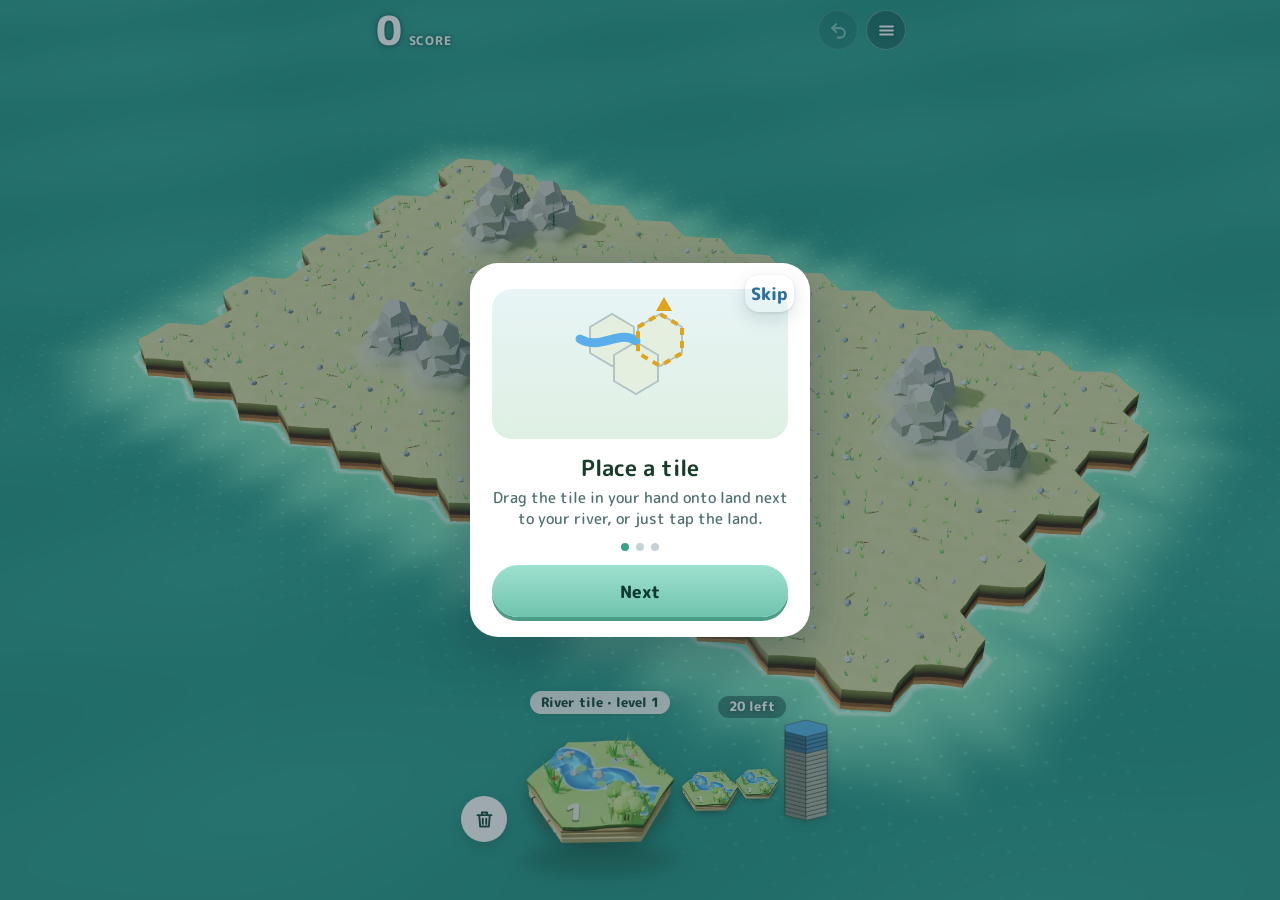
==== commit 859f9cba: "LOU-317: Tidy the game screen: a floating pile, a slim top line, no Lock button Dan, Nov 22: "redesi" ====
--- a/play/index.html
+++ b/play/index.html
@@ -51,20 +51,32 @@
 <div class="app fg" id="app">
   <div class="board" id="board">
     <canvas id="cv" aria-label="The island"></canvas>
+    <!-- LOU-317: no panels. The score, Undo and Menu are one slim line over the island; the pile floats over its bottom (the dock, below); Lock has no button (press and hold a tile) -->
     <div class="overlay top" id="top">
-      <div class="stats">
-        <div class="stat"><span>Score</span><b id="hScore">0</b></div>
-        <div class="stat"><span>Tiles left</span><b id="hLeft">0</b></div>
-        <div class="stat"><span>Top level</span><b id="hTop">–</b></div>
-      </div>
+      <div class="fgscore"><b id="hScore">0</b><span>Score</span></div>
+      <i class="fgsp"></i>
+      <button type="button" id="undoBtn" class="fgg" aria-label="Undo"><svg viewBox="0 0 24 24" aria-hidden="true"><path d="M9 14L4 9l5-5"/><path d="M4 9h10a6 6 0 010 12h-3"/></svg></button>
+      <button type="button" id="menuBtn" class="fgg" aria-label="Menu"><svg viewBox="0 0 24 24" aria-hidden="true"><path d="M4 7h16M4 12h16M4 17h16"/></svg></button>
     </div>
-    <button type="button" class="icon sq zoom" id="fitBtn" aria-label="Show the whole island"></button>
     <div class="overlay bottom" id="bottom">
       <div class="pickq" id="pickq" role="alertdialog" aria-label="Choose an upgrade" hidden><b>Choose an upgrade</b><div class="pickrow"><button type="button" id="pick0"></button><button type="button" id="pick1"></button></div></div>
       <div class="stuck seaq" id="lockq" role="alertdialog" aria-label="Lock this tile?" hidden><span><b id="lockT"></b><small id="lockS"></small></span><div><button type="button" id="lockYes">Lock</button><button type="button" id="lockNo">Cancel</button></div></div>
       <div class="stuck seaq" id="endq" role="status" hidden><span><b>The pile is empty</b><small>Lock a tile for more copies, or end the run.</small></span><div><button type="button" id="endYes">End run</button></div></div>
       <div class="msg fade" id="msg" role="status"></div>
     </div>
+    <div class="fgdock" id="actions" role="group" aria-label="Your pile">
+      <!-- the pile: the tile in hand (drag it onto the island, or tap land), the next two, and a stack with one slab for every tile left. Discard sits beside the tile in hand. -->
+      <div class="fgshadow" id="dkShadow" aria-hidden="true"></div>
+      <div class="fgslot" id="dkSlot" aria-hidden="true">in hand</div>
+      <div class="fgq" id="queue"></div>
+      <div class="fgname" id="hName"></div>
+      <div class="fggrab" id="grab" aria-hidden="true"></div>
+      <div class="fgleft" id="leftChip"><span id="leftT" role="status"></span><span id="lockChip" hidden></span></div>
+      <div class="fgstack" id="stack" role="img" aria-label="The pile" hidden></div>
+      <button type="button" id="discardBtn" class="fgdiscard" aria-label="Discard this tile"><svg viewBox="0 0 24 24" aria-hidden="true"><path d="M4 7h16M9 7V4h6v3M6 7l1 13h10l1-13M10 11v6M14 11v6"/></svg></button>
+    </div>
+    <div class="fgcarry" id="carry" hidden aria-hidden="true"><div class="fgcshadow"></div><div class="fgctile" id="carryTile"></div><div class="fgctag" id="carryTag"></div></div>
+    <div class="fghold" id="holdRing" hidden aria-hidden="true"><svg viewBox="0 0 44 44"><circle cx="22" cy="22" r="19"/></svg></div>
     <div class="lvdone" id="win" style="--t0:0s" hidden>
       <div class="dsheet" role="dialog" aria-labelledby="winTitle">
         <i class="mgrip" aria-hidden="true"></i>
@@ -76,24 +88,6 @@
         <div class="dtoast" id="dToast" role="status" hidden></div>
         <div class="dlinks"><button type="button" id="copyLog">Copy run log</button></div>
       </div>
-    </div>
-  </div>
-  <div class="actions" id="actions">
-    <!-- the pile, front to back: the tile in hand, the next tiles, the rest of the stack, then the copies banked by locks -->
-    <div class="fgpile" aria-label="Your pile">
-      <div class="fgcap"><b>Your pile</b><span id="hName"></span></div>
-      <div class="fgtray">
-        <div class="fgq" id="queue"></div>
-        <div class="fgstack" id="stack" hidden><b id="stackN"></b><i></i><i></i><i></i></div>
-        <div class="fgbank" id="bank" hidden><span>Back of the pile</span><div id="bankList"></div></div>
-      </div>
-    </div>
-    <div class="fgbtns">
-      <button type="button" id="menuBtn" class="fgb round" aria-label="Menu"><svg viewBox="0 0 24 24" aria-hidden="true"><path d="M5 7h14M5 12h14M5 17h14"/></svg></button>
-      <i class="fgsp"></i>
-      <button type="button" id="lockBtn" class="fgb fglock" aria-label="Lock a tile"><svg viewBox="0 0 24 24" aria-hidden="true"><rect x="5.500" y="10.500" width="13" height="9.500" rx="2.200"/><path d="M8.500 10.500V8a3.500 3.500 0 017 0v2.500"/></svg><span><b>Lock</b><small id="lockIn"></small></span><b class="ubadge" id="lockN">0</b></button>
-      <button type="button" id="discardBtn" class="fgb fgbw" aria-label="Discard this tile"><svg viewBox="0 0 24 24" aria-hidden="true"><path d="M5 7h14M10 7V4h4v3M7 7l1 13h8l1-13"/></svg><b class="fgw">Discard</b></button>
-      <button type="button" id="undoBtn" class="fgb fgbw" aria-label="Undo"><svg viewBox="0 0 24 24" aria-hidden="true"><path d="M9 14L4 9l5-5"/><path d="M4 9h10a6 6 0 010 12h-3"/></svg><b class="fgw">Undo</b></button>
     </div>
   </div>
   <div class="fgintro" id="intro" role="dialog" aria-label="How to play" hidden><div class="fgintro-card"><button type="button" class="fgintro-skip" id="introSkip">Skip</button><div class="fgintro-art" id="introArt" aria-hidden="true"></div><h2 id="introT"></h2><p id="introP"></p><div class="fgintro-dots" id="introDots" aria-hidden="true"></div><button type="button" class="fgintro-go" id="introGo">Next</button></div></div>
@@ -110,7 +104,8 @@
     <p class="fghow" id="howBiome" hidden></p>
     <p class="fghow" id="howUpgrade" hidden></p>
     <p class="fghow" id="howBare" hidden></p>
-    <p class="fghow" id="howLock">There is no limit on locks. Lock a tile to copy its neighbours, at its level or below, to the back of your pile. A locked tile can't grow any more.</p>
+    <p class="fghow" id="howLock">There is no limit on locks. Press and hold a tile on the island (or right-click it) to lock it: its neighbours, at its level or below, are copied to the back of your pile, and a locked tile can't grow any more.</p>
+    <div class="fgbank" id="bank" hidden><span>Back of the pile</span><div id="bankList"></div></div>
     <div class="fgladder" id="ladder" aria-label="The levels"></div>
     <button type="button" class="mrow" data-m="time" id="timeRow" hidden><i class="mico"><svg viewBox="0 0 24 24" aria-hidden="true"><circle cx="12" cy="12" r="4"/><path d="M12 3v2M12 19v2M3 12h2M19 12h2M5.600 5.600l1.400 1.400M17 17l1.400 1.400M5.600 18.400L7 17M17 7l1.400-1.400"/></svg></i><span>Time of day<small id="timeNote"></small></span></button>
     <button type="button" class="mrow" data-m="zoom"><i class="mico"><svg viewBox="0 0 24 24" aria-hidden="true"><path d="M4 9V4h5M20 9V4h-5M4 15v5h5M20 15v5h-5"/></svg></i><span>Whole island<small>Zoom out, or back in</small></span></button>
--- a/flowgrow.css
+++ b/flowgrow.css
@@ -1,59 +1,136 @@
-/* Flowgrow (LOU-298): only what play.css doesn't cover. The page links play.css for the board, the top bar, the menu
-   sheet and the result sheet, and this file adds the pile and its buttons at the bottom and the list of levels in the menu. */
-.fg .stats{grid-template-columns:1fr 1fr 1fr}
-.fg.app .actions{flex-direction:column;align-items:stretch;gap:7px;padding:6px 4px 6px}
+/* Flowgrow: only what play.css doesn't cover. The page links play.css for the board, the menu sheet and the result sheet, and this file adds the screen's own layout (LOU-317), the floating pile and the list of levels in the menu. */
 
-/* the pile, across the bottom, front to back: the tile in hand (large, ringed), the next tiles, the rest of the stack with
-   its count, then the copies banked by locks. "now", not "hand": play.css uses .hand for its pointer */
-.fgpile{display:grid;gap:5px;min-width:0;padding:7px 10px 8px;border-radius:22px;background:rgba(255,255,255,.84);box-shadow:var(--soft)}
-.fgcap{display:flex;justify-content:space-between;align-items:baseline;gap:10px;min-width:0}
-.fgcap b{flex:none;font:800 11px/1.2 var(--hand);letter-spacing:.07em;text-transform:uppercase;color:#4f6f70}
-.fgcap span{min-width:0;font:700 12.5px/1.2 var(--hand);color:#24434a;white-space:nowrap;overflow:hidden;text-overflow:ellipsis}
-.fgtray{display:flex;flex-wrap:wrap;align-items:center;gap:9px;row-gap:6px;min-width:0;min-height:92px}
-.fgq{display:flex;align-items:center;gap:7px;flex:none}
+/* ---------- the screen (LOU-317, Dan, Nov 22: "redesign the UI to be better, tidy up the whole screen"). No panels: the island fills the screen, and the score, Undo and Menu (one slim line at the top), the pile and Discard
+   (at the bottom) float over it. --u is one design pixel: a phone 390 wide and 844 tall is 1px, and it shrinks on a smaller screen so the pile never grows into the island's room. */
+.fg.app{--u:min(1px,calc(100vw / 390));--dockH:calc(214 * var(--u) + env(safe-area-inset-bottom,0px));max-width:none;padding:0;gap:0;grid-template-rows:minmax(0,1fr);grid-template-areas:"board"}
+@supports (height:100dvh){.fg.app{--u:min(1px,calc(100vw / 390),max(.72px,calc(100dvh / 844)))}}
+.fg .board{border-radius:0;box-shadow:none}
+
+/* the top line: the score on the left, Undo and Menu on the right. No card. It is as wide as a phone on a wide window. */
+.fg #top{display:flex;align-items:center;gap:8px;left:50%;right:auto;width:min(100%,560px);box-sizing:border-box;transform:translateX(-50%);background:none;
+  padding:calc(env(safe-area-inset-top,0px) + 10px) max(14px,env(safe-area-inset-right,0px)) 6px max(16px,env(safe-area-inset-left,0px))}
+.fgsp{flex:1;min-width:0}
+.fgscore{display:flex;align-items:baseline;gap:7px;min-width:0;color:#fff;text-shadow:0 1px 8px rgba(10,60,55,.55),0 0 3px rgba(10,60,55,.55);pointer-events:none}
+.fgscore b{font:800 40px/1 var(--hand);letter-spacing:-.5px;font-variant-numeric:tabular-nums}
+.fgscore span{font:800 12px/1 var(--hand);letter-spacing:.08em;text-transform:uppercase;opacity:.95}
+.fg button.fgg{position:relative;flex:none;width:40px;height:40px;padding:0;border:0;border-radius:50%;display:grid;place-items:center;color:#fff;background:rgba(12,58,62,.4);-webkit-backdrop-filter:blur(6px);backdrop-filter:blur(6px);box-shadow:inset 0 0 0 1px rgba(255,255,255,.3)}
+.fg button.fgg::before{content:"";position:absolute;inset:-2px}   /* a 44 px hit area round the 40 px glass */
+.fg button.fgg svg{width:19px;height:19px;fill:none;stroke:currentColor;stroke-width:2.6;stroke-linecap:round;stroke-linejoin:round;filter:drop-shadow(0 1px 2px rgba(10,50,55,.45))}
+.fg button.fgg:disabled{opacity:.42}
+.fg button.fgg:active:not(:disabled){transform:scale(.94)}
+
+/* the message and the cards (the pick, the lock card, the end card) sit just above the pile */
+.fg #bottom{bottom:calc(var(--dockH) - 6 * var(--u));left:50%;right:auto;width:min(100%,560px);box-sizing:border-box;transform:translateX(-50%)}   /* as wide as a phone on a wide window */
+
+/* ---------- the pile, floating over the bottom of the island. Everything in it is placed in design pixels from the bottom left of a box 390 wide (the dock), which is centred on a wider window. The tile in hand is the
+   largest; the next two trail to its right, smaller, higher and fainter; and a stack of thin slabs at the right end has one slab for every tile left. All of it bobs slowly, each tile out of step with the others
+   (transform only, so it stays cheap). The dock never takes a touch itself (the island under it still pans); only the hand tile (to drag it) and Discard do. */
+.fgdock{position:absolute;left:50%;bottom:env(safe-area-inset-bottom,0px);z-index:3;width:calc(390 * var(--u));height:calc(214 * var(--u));margin-left:calc(-195 * var(--u));pointer-events:none;font-family:var(--hand);-webkit-user-select:none;user-select:none}
+.fgdock>*{position:absolute}
+.fgq{left:0;top:0;right:0;bottom:0}
+.fgshadow{left:calc(77 * var(--u));bottom:calc(24 * var(--u));width:calc(156 * var(--u));height:calc(34 * var(--u));border-radius:50%;background:rgba(20,60,40,.3);filter:blur(calc(9 * var(--u)));transition:opacity .2s}
+.fgshadow[hidden],.fgname[hidden],.fgleft[hidden],.fggrab[hidden]{display:none}
+.carrying .fgshadow{opacity:0}
+.fgslot{left:calc(84 * var(--u));bottom:calc(56 * var(--u));width:calc(140 * var(--u));height:calc(62 * var(--u));box-sizing:border-box;border-radius:50%;border:2.5px dashed rgba(255,255,255,.85);display:none;place-items:center;color:#fff;font:800 12px/1 var(--hand);text-shadow:0 1px 6px rgba(10,60,55,.45)}
+.carrying .fgslot{display:grid}
+/* a tile: always a box the size of the tile in hand (172), moved and shrunk into its place with a transform, so it glides from one place to the next */
+.fgt.dk{position:absolute;left:0;bottom:0;width:calc(172 * var(--u));height:calc(172 * var(--u));margin:0;padding:0;border-radius:0;background:none;display:block;transform-origin:0 100%;pointer-events:none;
+  transform:translate(calc(var(--x) * var(--u)),calc(var(--y) * var(--u) * -1)) scale(var(--s));opacity:var(--o,1);z-index:var(--z,0);transition:transform .26s cubic-bezier(.3,1.1,.5,1),opacity .26s ease}
+.fgt.dk.s0{--x:69;--y:36;--s:1;--z:3}
+.fgt.dk.s1{--x:232;--y:81;--s:.3837;--z:2}
+.fgt.dk.s2{--x:287;--y:95;--s:.2907;--z:1;--o:.92}
+.fgt.dk.s3{--x:346;--y:104;--s:.2;--z:0;--o:0}
+.carrying .fgt.dk.s0{opacity:0}
+.fgt.dk .fgin{animation:fgb0 3.2s ease-in-out infinite;will-change:transform}
+.fgt.dk.s1 .fgin{animation:fgb1 3.6s ease-in-out .3s infinite}
+.fgt.dk.s2 .fgin{animation:fgb2 3.9s ease-in-out .7s infinite}
+@keyframes fgb0{50%{transform:translateY(calc(-7 * var(--u)))}}
+@keyframes fgb1{50%{transform:translateY(calc(-11 * var(--u)))}}
+@keyframes fgb2{50%{transform:translateY(calc(-14 * var(--u)))}}
+.fgt.dk .fgart,.fgt.dk canvas{position:absolute;left:0;top:0;width:100%;height:100%;object-fit:contain;filter:drop-shadow(0 calc(8 * var(--u)) calc(10 * var(--u)) rgba(20,60,40,.28))}
+.fgt.dk .fgl{right:10%;bottom:6%;min-width:26px;height:26px;font-size:16px;line-height:26px}
+.fg[data-look="simple"] .fgt.dk:not(.art) canvas{transform:scale(.8);transform-origin:50% 96%}   /* the plain look's flat tiles are a full square: a little smaller, so the name above the hand is clear of them */
+.fgt.dk.copy::before{left:13%;top:30%;z-index:1}
+/* what the tile in hand is: a small name above it ("Sprouts · level 1"), and a grab area over the picture that takes the drag */
+.fgname{left:calc(155 * var(--u));bottom:calc(186 * var(--u));transform:translateX(-50%);max-width:calc(230 * var(--u));overflow:hidden;text-overflow:ellipsis;white-space:nowrap;padding:4px 11px;border-radius:12px;background:rgba(255,255,255,.9);color:#1d4a3c;font:800 12.5px/1.2 var(--hand);box-shadow:0 2px 8px rgba(20,60,40,.18);transition:opacity .2s}
+.carrying .fgname{opacity:0}
+.fggrab{left:calc(78 * var(--u));bottom:calc(49 * var(--u));width:calc(153 * var(--u));height:calc(139 * var(--u));pointer-events:auto;touch-action:none;cursor:grab;-webkit-tap-highlight-color:transparent}
+.carrying .fggrab{cursor:grabbing}
+/* Discard: a round white button beside the tile in hand (it is the drop target while a tile is carried) */
+.fg button.fgdiscard{left:calc(16 * var(--u));bottom:calc(58 * var(--u));width:max(44px,calc(46 * var(--u)));height:max(44px,calc(46 * var(--u)));padding:0;border:0;border-radius:50%;display:grid;place-items:center;pointer-events:auto;background:#fff;color:#1d4a3c;box-shadow:0 5px 14px rgba(20,60,40,.24);transition:transform .15s,background .15s,box-shadow .15s}
+.fg button.fgdiscard svg{width:21px;height:21px;fill:none;stroke:currentColor;stroke-width:2.2;stroke-linecap:round;stroke-linejoin:round}
+.fg button.fgdiscard:disabled{opacity:.4}
+.fg button.fgdiscard:active:not(:disabled){transform:scale(.94)}
+.fg button.fgdiscard.drop{transform:scale(1.2);background:#ffe9d6;color:#8a3d10;box-shadow:0 0 0 3px #e08a4a,0 6px 16px rgba(120,60,20,.35)}
+/* "6 left": the only count of the tiles left (the tile in hand and the copies waiting at the back are in it), above the next tiles. It rides on top of the stack. */
+.fgleft{left:calc(232 * var(--u));width:calc(150 * var(--u));text-align:center;bottom:max(calc(150 * var(--u)),calc((102 + 4 * var(--n,6)) * var(--u)));white-space:nowrap}
+.fgleft span{display:inline-block;margin:0 2px;padding:3px 11px;border-radius:11px;background:rgba(12,58,62,.46);color:#fff;font:800 12.5px/1.25 var(--hand);-webkit-backdrop-filter:blur(6px);backdrop-filter:blur(6px);text-shadow:0 1px 5px rgba(10,60,55,.5),0 0 2px rgba(10,60,55,.3)}
+.fgleft span[hidden]{display:none}
+/* the stack: a thin slab (4 px) for every tile left, so it gets shorter as the game goes on. A slab lifts off the top as a tile is played. */
+.fgstack{left:calc(338 * var(--u));bottom:calc(80 * var(--u));width:calc(46 * var(--u));animation:fgb2 4.2s ease-in-out 1.1s infinite}
+.fgstack[hidden]{display:none}
+.fgstack svg{display:block;width:100%;height:auto;overflow:visible;filter:drop-shadow(0 4px 5px rgba(20,60,40,.22))}
+.fgslab{left:calc(338 * var(--u));width:calc(46 * var(--u));pointer-events:none;animation:fgslab .28s ease-out forwards}
+.fgslab svg{display:block;width:100%;height:auto;overflow:visible}
+@keyframes fgslab{to{transform:translateY(calc(-26 * var(--u)));opacity:0}}
+.fgempty{padding:0 6px;font:800 14px var(--hand);color:#fff;white-space:nowrap;text-shadow:0 1px 5px rgba(10,60,55,.5)}
+.fgdock .fgempty{position:absolute;left:calc(80 * var(--u));bottom:calc(100 * var(--u))}
+/* the pile is over when the result sheet is up */
+.app.won .fgdock{opacity:0;pointer-events:none;transition:opacity .4s}
+
+/* a tile being carried: it lifts out of the pile and hovers over its target, with its shadow on the ground and a small tag with the points; the island's rings show where it can go */
+.fgcarry{position:fixed;left:0;top:0;z-index:6;width:0;height:0;pointer-events:none;will-change:transform}
+.fgcarry[hidden]{display:none}
+.fgcarry.snap{transition:transform .12s ease-out}
+.fgcarry.go{transition:transform .2s ease-in,opacity .2s}
+.fgcshadow{position:absolute;left:calc(-50 * var(--u));top:calc(-9 * var(--u));width:calc(100 * var(--u));height:calc(28 * var(--u));border-radius:50%;background:rgba(20,60,40,.32);filter:blur(calc(6 * var(--u)))}
+.fgctile{position:absolute;left:calc(-56 * var(--u));top:calc(-176 * var(--u));width:calc(112 * var(--u));height:calc(112 * var(--u));transition:top .12s ease-out}
+.fgcarry.snap .fgctile{top:calc(-134 * var(--u))}
+.fgctile .fgt{position:absolute;left:0;top:0;width:100%;height:100%;margin:0;background:none;border-radius:0;display:block;animation:fgb0 2.4s ease-in-out infinite}
+.fgctile .fgin{position:absolute;inset:0}
+.fgctile .fgart,.fgctile canvas{position:absolute;left:0;top:0;width:100%;height:100%;object-fit:contain;filter:drop-shadow(0 calc(10 * var(--u)) calc(12 * var(--u)) rgba(20,60,40,.32))}
+.fgctag{position:absolute;left:0;top:calc(-206 * var(--u));transform:translateX(-50%);padding:5px 13px;border-radius:14px;background:#fff;color:#7a5a12;font:800 15px/1.2 var(--hand);white-space:nowrap;box-shadow:0 3px 10px rgba(20,60,40,.22);display:none}
+.fgcarry.snap .fgctag{display:block;top:calc(-166 * var(--u))}
+.fgcarry.go .fgctile,.fgcarry.go .fgctag{opacity:.0;transition:opacity .2s}
+
+/* press and hold a tile on the island to lock it: a ring fills while the finger is held */
+.fghold{position:fixed;left:0;top:0;width:56px;height:56px;margin:-28px 0 0 -28px;z-index:6;pointer-events:none}
+.fghold[hidden]{display:none}
+.fghold svg{display:block;width:100%;height:100%;transform:rotate(-90deg)}
+.fghold circle{fill:rgba(255,255,255,.2);stroke:#fff;stroke-width:4;stroke-linecap:round;stroke-dasharray:119.4;stroke-dashoffset:119.4;filter:drop-shadow(0 1px 3px rgba(10,50,60,.55))}
+.fghold.on circle{animation:fghold .32s linear forwards}
+.fghold.done circle{stroke-dashoffset:0;fill:rgba(255,236,170,.5);stroke:#ffd75e}
+@keyframes fghold{to{stroke-dashoffset:0}}
+
+/* the map under a light look (the painted and the plain look have a pale sea): dark ink and white glass, not white on teal */
+.fg[data-look="simple"] .fgscore,.fg[data-look="painted"] .fgscore{color:#24434a;text-shadow:0 1px 0 rgba(255,255,255,.7)}
+.fg[data-look="simple"] button.fgg,.fg[data-look="painted"] button.fgg{background:rgba(255,255,255,.82);color:#24434a;box-shadow:var(--soft)}
+.fg[data-look="simple"] button.fgg svg,.fg[data-look="painted"] button.fgg svg{filter:none}
+.fg[data-look="simple"] .fgleft span,.fg[data-look="painted"] .fgleft span{background:rgba(255,255,255,.82);color:#24434a;text-shadow:none}
+.fg[data-look="simple"] .fgslot,.fg[data-look="painted"] .fgslot,.fg[data-look="simple"] .fgempty,.fg[data-look="painted"] .fgempty{color:#24434a;border-color:rgba(36,67,74,.55);text-shadow:none}
+.fg[data-look="simple"] .fgshadow,.fg[data-look="painted"] .fgshadow{background:rgba(40,70,80,.22)}
+/* at night the glass is a little darker, so the white stays readable */
+.fg.night button.fgg{background:rgba(14,28,52,.5)}
+.fg.night .fgleft span{background:rgba(14,28,52,.56)}
+/* the test build: the same positions, flat tiles, and no bobbing */
+.pg-test .fgt.dk .fgin,.pg-test .fgstack,.pg-test .fgctile .fgt{animation:none}
+@media (prefers-reduced-motion:reduce){.fgt.dk,.fgcarry.snap,.fgcarry.go,.fgctile,.fgshadow,.fgname,.fg button.fgdiscard{transition:none}.fgt.dk .fgin,.fgstack,.fgctile .fgt{animation:none}.fgslab{animation:none;display:none}.fghold.on circle{animation:none;stroke-dashoffset:0}}
+
+/* a tile's picture (the pile's tiles, the list of levels and the copies in the menu): a box with the picture and its level */
 .fgt{position:relative;flex:none;display:grid;place-items:center;width:52px;height:52px;border-radius:16px;background:#eef5f4}
+.fgin{position:absolute;inset:0;display:grid;place-items:center}
 .fgt canvas{position:static;display:block;border-radius:inherit}
-.fgt.now{width:90px;height:90px;border-radius:26px;background:#fff;box-shadow:0 0 0 2.5px #5fae9c,0 4px 10px rgba(30,60,60,.18)}
-/* the illustrated sprite (LOU-312): it fills the tile's box and never takes a tap itself; the one in hand bobs 2 px on a 3 s loop, unless the player asks for less motion */
+/* the illustrated sprite (LOU-312): it fills the tile's box and never takes a tap itself */
 .fgt .fgart{position:absolute;inset:0;width:100%;height:100%;object-fit:contain;display:block;pointer-events:none;user-select:none;-webkit-user-drag:none}
-.fgt.now .fgart{animation:fgbob 3s ease-in-out infinite}
-@keyframes fgbob{0%,100%{transform:translateY(0)}50%{transform:translateY(-2px)}}
-@media (prefers-reduced-motion:reduce){.fgt.now .fgart{animation:none}}
 .fgl{position:absolute;right:-4px;bottom:-3px;min-width:18px;height:18px;padding:0 4px;box-sizing:border-box;border-radius:999px;background:#fff;color:#24434a;font:800 12px/18px var(--hand);font-style:normal;text-align:center;box-shadow:0 1px 3px rgba(30,60,60,.35)}
-.fgt.now .fgl{right:-4px;bottom:-4px;min-width:26px;height:26px;font-size:16px;line-height:26px}
-.fgempty{padding:0 6px;font:800 14px var(--hand);color:#4f6f70;white-space:nowrap}
-/* the rest of the stack: three tiles lying on each other, and how many more there are */
-.fgstack{position:relative;flex:none;width:56px;height:54px;text-align:center}
-.fgstack[hidden]{display:none}
-.fgstack b{display:block;font:800 10.5px/1.2 var(--hand);color:#24434a;white-space:nowrap}
-.fgstack i{position:absolute;left:10px;width:36px;height:15px;border-radius:50%;background:#fff;box-shadow:0 3px 0 #b3c4c6,0 0 0 1px rgba(36,67,74,.14)}
-.fgstack i:nth-of-type(1){top:35px}.fgstack i:nth-of-type(2){top:28px}.fgstack i:nth-of-type(3){top:21px;background:#dff0d2}
-
-/* the buttons under the pile: Menu on the left; Lock, Discard and Undo on the right, each with its word */
-.fgbtns{display:flex;align-items:center;gap:7px;min-width:0}
-.fgsp{flex:1}
-.fg button.fgb{position:relative;flex:none;display:flex;align-items:center;gap:6px;height:44px;padding:0 12px;border:0;border-radius:999px;background:rgba(255,255,255,.9);color:#24434a;box-shadow:var(--soft);font:800 13.5px/1 var(--hand);white-space:nowrap}
-.fg button.fgb svg{flex:none;width:20px;height:20px;fill:none;stroke:currentColor;stroke-width:2.4;stroke-linecap:round;stroke-linejoin:round}
-.fg button.fgb.round{width:44px;padding:0;justify-content:center}
-.fg button.fgb:disabled{opacity:.4}
-.fg button.fgb span{display:grid;gap:2px;justify-items:start}
-.fg button.fgb small{font:700 9.5px/1 var(--hand);color:#4f6f70}
-
-/* locking (LOU-299): the Lock button with the locks held and the tiles until the next one, a mark on copies, and the
-   copies waiting at the back of the pile, in order (they scroll sideways) */
-.fglock .ubadge{background:#d9a520}
-.fglock.none{color:#8b9b9d}.fglock.none .ubadge{background:#9aa9ab}
-.fg button.fglock.on{background:#fff3cf;box-shadow:0 0 0 2.5px #d9a520,var(--soft)}
 .fgt.copy::before{content:"";position:absolute;left:-2px;top:-2px;width:7px;height:7px;border-radius:50%;background:#d9a520;box-shadow:0 0 0 1.5px #fff}
-.fgbank{flex:1 1 100%;min-width:0;display:grid;gap:3px;align-content:center;padding:5px 0 0;border-top:1.5px dashed #c3d2d4}   /* the copies take a row of their own under the tiles: the bigger tiles leave no room beside them */
+/* the copies waiting at the back of the pile, in order, in the menu (they scroll sideways) */
+.fgbank{min-width:0;display:grid;gap:3px;align-content:center;margin:0 4px 10px;padding:8px 0 0;border-top:1.5px dashed #c3d2d4}
 .fgbank[hidden]{display:none}
-.fgbank>span{font:700 9.5px/1 var(--hand);color:#4f6f70;white-space:nowrap}
+.fgbank>span{font:700 11px/1 var(--hand);color:#4f6f70;white-space:nowrap}
 #bankList{display:flex;gap:6px;min-width:0;overflow-x:auto;padding:2px 5px 5px 3px;scrollbar-width:none}
 #bankList .fgt{width:34px;height:34px;border-radius:10px}
 #bankList .fgl{right:-4px;bottom:-4px;min-width:15px;height:15px;padding:0 3px;font-size:10.5px;line-height:15px}
-@media (max-height:700px){.fgt{width:46px;height:46px}.fgt.now{width:76px;height:76px}.fgtray{min-height:78px}#bankList .fgt{width:30px;height:30px}}   /* a short phone: the tiles are a little smaller so the island keeps its room */
-@media (max-width:379px){.fgt{width:46px;height:46px}.fgt.now{width:80px;height:80px}.fgtray{gap:6px}.fgq{gap:5px}.fgstack{width:50px}.fgstack i{left:7px}
-  .fgw{display:none}.fg button.fgbw{width:44px;padding:0;justify-content:center}}
 
 /* the pick (LOU-305): a small card above the pile with one large button for each of the two upgrades */
 .pickq{pointer-events:auto;display:grid;gap:8px;margin:0 2px 8px;padding:10px 12px 12px;border-radius:18px;background:rgba(255,255,255,.96);box-shadow:var(--soft);color:#24434a;font-family:var(--hand);animation:msgpop .3s cubic-bezier(.3,1.5,.5,1)}
